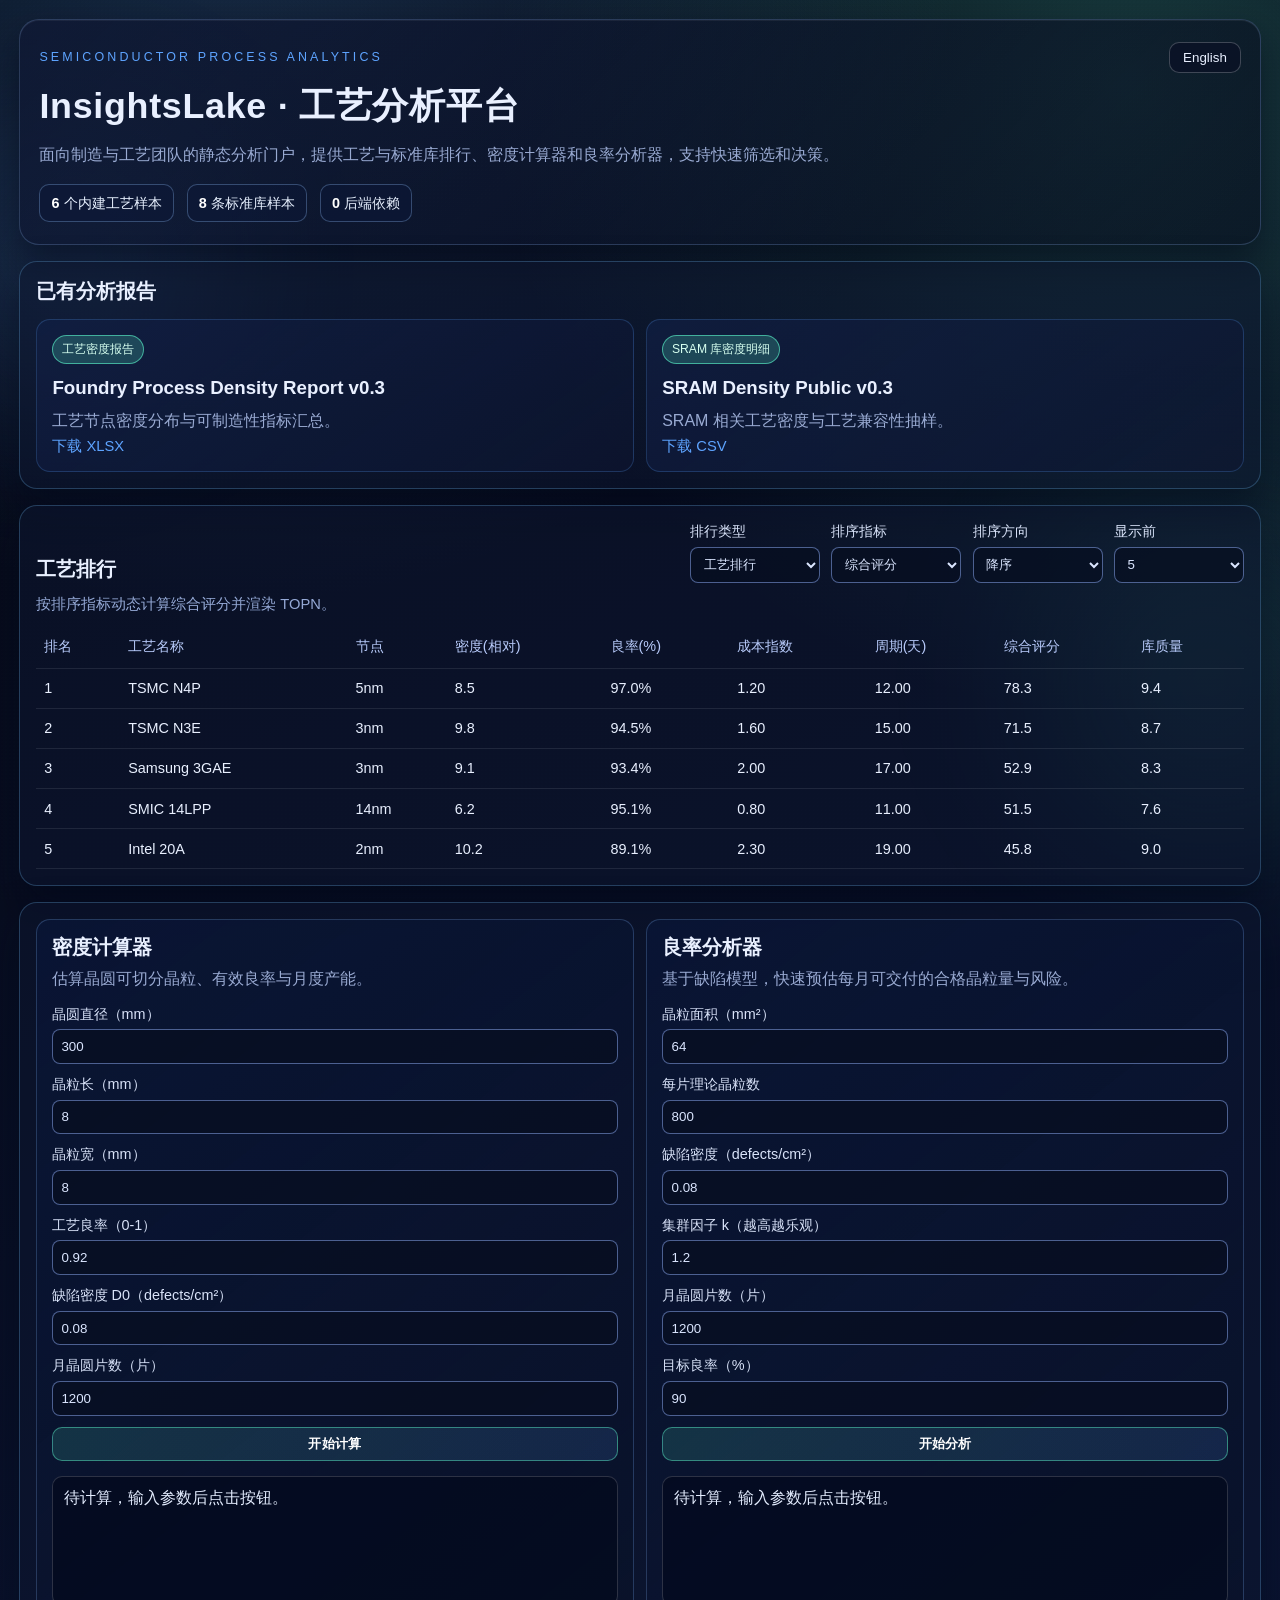
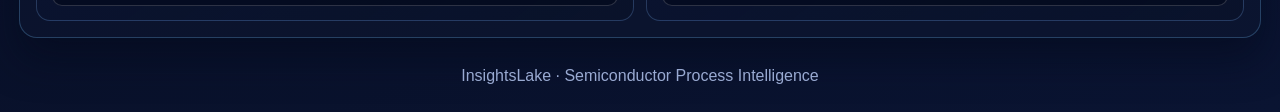
==== docs/index.html @ 3d28c056 "Enhance UI and localization for Semiconductor Process Analytics - Updated index.html to improve layo" ====
<!DOCTYPE html>
<html lang="zh-CN">
  <head>
    <meta charset="UTF-8" />
    <meta name="viewport" content="width=device-width, initial-scale=1.0" />
    <title>InsightsLake 工艺分析平台</title>
    <link rel="stylesheet" href="styles.css" />
  </head>
  <body>
    <div class="noise"></div>
    <div class="orb orb-1"></div>
    <div class="orb orb-2"></div>

    <header class="hero">
      <div class="hero-band">
        <p class="eyebrow" data-i18n="eyebrow">Semiconductor Process Analytics</p>
        <button id="langSwitch" class="ghost-btn" type="button" data-i18n="lang.en">English</button>
      </div>
      <h1 data-i18n="heroTitle">InsightsLake · 工艺分析平台</h1>
      <p data-i18n="heroDesc">
        面向制造与工艺团队的静态分析门户，提供工艺与标准库排行、密度计算器和良率分析器，支持快速筛选和决策。
      </p>
      <div class="hero-metrics">
        <div><strong data-i18n="heroStat1n">6</strong> <span data-i18n="heroStat1">个内建工艺样本</span></div>
        <div><strong data-i18n="heroStat2n">8</strong> <span data-i18n="heroStat2">条标准库样本</span></div>
        <div><strong data-i18n="heroStat3n">0</strong> <span data-i18n="heroStat3">后端依赖</span></div>
      </div>
    </header>

    <main>
      <section class="panel">
        <h2><span data-i18n="reportTitle">已有分析报告</span></h2>
        <div class="report-grid">
          <a class="report-card" href="reports/foundry_process_density_public_v0_3.xlsx" target="_blank" rel="noopener">
            <p class="chip" data-i18n="reportKind1">工艺密度报告</p>
            <h3 data-i18n="report1Title">Foundry Process Density Report v0.3</h3>
            <p data-i18n="report1Desc">工艺节点密度分布与可制造性指标汇总。</p>
            <span data-i18n="reportDownloadXlsx">下载 XLSX</span>
          </a>
          <a class="report-card" href="reports/foundry_cgp_ch_density_sram_public_v0_3.csv" target="_blank" rel="noopener">
            <p class="chip" data-i18n="reportKind2">SRAM 库密度明细</p>
            <h3 data-i18n="report2Title">SRAM Density Public v0.3</h3>
            <p data-i18n="report2Desc">SRAM 相关工艺密度与工艺兼容性抽样。</p>
            <span data-i18n="reportDownloadCsv">下载 CSV</span>
          </a>
        </div>
      </section>

      <section class="panel">
        <div class="panel-head">
          <h2><span id="rankingTitle" data-i18n="rankingProcess">工艺排行</span></h2>
          <div class="controls">
            <label>
              <span data-i18n="rankType">排行类型</span>
              <select id="rankType">
                <option value="process" data-i18n="rankTypeProcess">工艺排行</option>
                <option value="library" data-i18n="rankTypeLibrary">标准库排行</option>
              </select>
            </label>
            <label>
              <span data-i18n="rankMetric">排序指标</span>
              <select id="sortMetric">
                <option value="score" data-i18n="metricScore">综合评分</option>
                <option value="density" data-i18n="metricDensity">密度</option>
                <option value="yield" data-i18n="metricYield">良率</option>
                <option value="cost" data-i18n="metricCost">成本指数</option>
                <option value="cycle" data-i18n="metricCycle">制程周期</option>
                <option value="libraryQuality" data-i18n="metricLibraryQuality">库质量</option>
              </select>
            </label>
            <label>
              <span data-i18n="sortOrder">排序方向</span>
              <select id="sortDirection">
                <option value="desc" data-i18n="orderDesc">降序</option>
                <option value="asc" data-i18n="orderAsc">升序</option>
              </select>
            </label>
            <label>
              <span data-i18n="rankTop">显示前</span>
              <select id="topCount">
                <option value="3">3</option>
                <option value="5" selected>5</option>
                <option value="8">8</option>
                <option value="10">10</option>
              </select>
            </label>
          </div>
        </div>
        <p class="muted" id="rankingHint" data-i18n="rankingHint">按排序指标动态计算综合评分并渲染 TOPN。</p>
        <div class="table-wrap">
          <table>
            <thead id="rankingHead">
              <tr>
                <th data-i18n="thRank">排名</th>
                <th data-i18n="thName">名称</th>
                <th data-i18n="thNode">节点</th>
                <th data-i18n="thDensity">密度</th>
                <th data-i18n="thYield">良率</th>
                <th data-i18n="thCost">成本指数</th>
                <th data-i18n="thCycle">周期</th>
                <th data-i18n="thScore">综合评分</th>
                <th data-i18n="thLibrary">库质量</th>
              </tr>
            </thead>
            <tbody id="rankingBody"></tbody>
          </table>
        </div>
      </section>

      <section class="panel grid-2">
        <article class="glass-card">
          <h2 data-i18n="densityTitle">密度计算器</h2>
          <p data-i18n="densityDesc">估算晶圆可切分晶粒、有效良率与月度产能。</p>
          <form id="densityForm" autocomplete="off">
            <label>
              <span data-i18n="densityWafer">晶圆直径（mm）</span>
              <input type="number" id="waferDiameter" min="100" max="500" step="10" value="300" />
            </label>
            <label>
              <span data-i18n="densityDieL">晶粒长（mm）</span>
              <input type="number" id="dieLength" min="0.1" step="0.05" value="8" />
            </label>
            <label>
              <span data-i18n="densityDieW">晶粒宽（mm）</span>
              <input type="number" id="dieWidth" min="0.1" step="0.05" value="8" />
            </label>
            <label>
              <span data-i18n="densityYieldRate">工艺良率（0-1）</span>
              <input type="number" id="yieldRate" min="0" max="1" step="0.01" value="0.92" />
            </label>
            <label>
              <span data-i18n="densityDefectDensity">缺陷密度 D0（defects/cm²）</span>
              <input type="number" id="defectDensity" min="0" step="0.001" value="0.08" />
            </label>
            <label>
              <span data-i18n="densityWaferPerMonth">月晶圆片数（片）</span>
              <input type="number" id="waferPerMonth" min="1" step="1" value="1200" />
            </label>
            <button type="submit" class="primary-btn" data-i18n="btnRunDensity">开始计算</button>
          </form>
          <div class="result" id="densityResult" data-i18n="densityInitial">
            待计算，输入参数后点击按钮。
          </div>
        </article>

        <article class="glass-card">
          <h2 data-i18n="yieldTitle">良率分析器</h2>
          <p data-i18n="yieldDesc">基于缺陷模型，快速预估每月可交付的合格晶粒量与风险。</p>
          <form id="yieldForm" autocomplete="off">
            <label>
              <span data-i18n="yieldDieArea">晶粒面积（mm²）</span>
              <input type="number" id="yieldDieArea" min="0.1" step="0.1" value="64" />
            </label>
            <label>
              <span data-i18n="yieldDiesPerWafer">每片理论晶粒数</span>
              <input type="number" id="yieldDiesPerWafer" min="1" step="1" value="800" />
            </label>
            <label>
              <span data-i18n="yieldDefectDensity">缺陷密度（defects/cm²）</span>
              <input type="number" id="yieldDefectDensity" min="0" step="0.001" value="0.08" />
            </label>
            <label>
              <span data-i18n="yieldK">集群因子 k（越高越乐观）</span>
              <input type="number" id="clusteringK" min="0.1" step="0.1" value="1.2" />
            </label>
            <label>
              <span data-i18n="yieldWaferPerMonth">月晶圆片数（片）</span>
              <input type="number" id="yieldWaferPerMonth" min="1" step="1" value="1200" />
            </label>
            <label>
              <span data-i18n="yieldTarget">目标良率（%）</span>
              <input type="number" id="targetYield" min="1" max="100" step="0.1" value="90" />
            </label>
            <button type="submit" class="primary-btn" data-i18n="btnRunYield">开始分析</button>
          </form>
          <div class="result" id="yieldResult" data-i18n="yieldInitial">
            待计算，输入参数后点击按钮。
          </div>
        </article>
      </section>
    </main>

    <footer>
      <p data-i18n="footer">InsightsLake · Semiconductor Process Intelligence</p>
    </footer>

    <script src="app.js"></script>
  </body>
</html>
---- docs/styles.css ----
:root {
  --bg-1: #050813;
  --bg-2: #0a1432;
  --bg-panel: rgba(13, 22, 49, 0.55);
  --line: rgba(122, 200, 255, 0.25);
  --text-main: #e9f0ff;
  --text-dim: #99aad2;
  --accent-a: #5df7cb;
  --accent-b: #5ea4ff;
  --accent-c: #8a7cff;
  --danger: #ffb347;
  --shadow-soft: rgba(3, 8, 24, 0.55);
  font-family: "Segoe UI", "PingFang SC", "Hiragino Sans GB", "Microsoft YaHei", sans-serif;
}

*,
*::before,
*::after {
  box-sizing: border-box;
}

body {
  margin: 0;
  min-height: 100vh;
  color: var(--text-main);
  background:
    radial-gradient(circle at 18% -8%, rgba(89, 174, 255, 0.22), transparent 35%),
    radial-gradient(circle at 88% 5%, rgba(93, 247, 203, 0.2), transparent 32%),
    linear-gradient(160deg, var(--bg-1), var(--bg-2));
  padding: 1.2rem;
  display: flex;
  flex-direction: column;
  gap: 1rem;
}

.noise {
  position: fixed;
  inset: 0;
  pointer-events: none;
  background-image: radial-gradient(rgba(255, 255, 255, 0.08) 0.8px, transparent 0.8px);
  background-size: 4px 4px;
  opacity: 0.08;
  z-index: -2;
}

.orb {
  position: fixed;
  border-radius: 999px;
  filter: blur(70px);
  opacity: 0.36;
  pointer-events: none;
  z-index: -1;
}

.orb-1 {
  width: 440px;
  height: 440px;
  background: radial-gradient(circle, rgba(94, 164, 255, 0.54), transparent 70%);
  left: -150px;
  top: 40px;
}

.orb-2 {
  width: 520px;
  height: 520px;
  background: radial-gradient(circle, rgba(93, 247, 203, 0.45), transparent 70%);
  right: -190px;
  top: 420px;
}

.hero {
  border: 1px solid rgba(149, 190, 255, 0.22);
  background: linear-gradient(136deg, rgba(15, 24, 52, 0.76), rgba(7, 12, 29, 0.55));
  border-radius: 20px;
  padding: 1.35rem 1.2rem;
  box-shadow: inset 0 1px 0 rgba(255, 255, 255, 0.06), 0 16px 36px var(--shadow-soft);
}

.hero-band {
  display: flex;
  justify-content: space-between;
  align-items: center;
  gap: 1rem;
}

.eyebrow {
  margin: 0;
  color: var(--accent-b);
  text-transform: uppercase;
  letter-spacing: 0.25em;
  font-size: 0.78rem;
}

h1 {
  margin: 0.55rem 0 0.6rem;
  font-size: clamp(1.6rem, 2.8vw, 2.4rem);
  font-weight: 600;
  letter-spacing: 0.02em;
}

p {
  margin: 0.2rem 0;
  color: var(--text-dim);
  line-height: 1.7;
}

.hero p {
  max-width: 980px;
}

.hero-metrics {
  margin-top: 1rem;
  display: flex;
  gap: 0.8rem;
  flex-wrap: wrap;
}

.hero-metrics div {
  border: 1px solid rgba(148, 195, 255, 0.3);
  border-radius: 10px;
  padding: 0.55rem 0.7rem;
  background: rgba(13, 24, 56, 0.6);
  color: #e8f1ff;
  font-size: 0.9rem;
}

.hero-metrics strong {
  color: #ffffff;
}

.ghost-btn,
.primary-btn {
  border: 1px solid rgba(255, 255, 255, 0.22);
  color: var(--text-main);
  background: rgba(11, 18, 38, 0.8);
  border-radius: 10px;
  padding: 0.45rem 0.8rem;
  cursor: pointer;
  transition: 160ms ease;
}

.ghost-btn:hover,
.primary-btn:hover {
  border-color: var(--accent-b);
  box-shadow: 0 0 0 2px rgba(94, 164, 255, 0.2);
}

.primary-btn {
  border-color: rgba(93, 247, 203, 0.45);
  background: linear-gradient(90deg, rgba(93, 247, 203, 0.14), rgba(93, 164, 255, 0.14));
  color: #fff;
  font-weight: 600;
  letter-spacing: 0.02em;
}

main {
  display: grid;
  gap: 1rem;
}

.panel {
  border: 1px solid var(--line);
  background: var(--bg-panel);
  border-radius: 18px;
  padding: 1rem;
  box-shadow: 0 20px 38px rgba(3, 10, 27, 0.55);
}

h2 {
  margin: 0;
  font-size: 1.23rem;
}

.report-grid {
  margin-top: 0.85rem;
  display: grid;
  grid-template-columns: repeat(2, minmax(220px, 1fr));
  gap: 0.75rem;
}

.report-card {
  display: block;
  text-decoration: none;
  border: 1px solid rgba(93, 164, 255, 0.22);
  border-radius: 14px;
  padding: 0.95rem;
  background: linear-gradient(145deg, rgba(17, 31, 68, 0.72), rgba(14, 22, 50, 0.55));
  color: var(--text-main);
  position: relative;
  transition: transform 180ms ease, border-color 180ms ease, box-shadow 180ms ease;
}

.report-card:hover {
  transform: translateY(-2px);
  border-color: rgba(93, 247, 203, 0.6);
  box-shadow: 0 12px 24px rgba(93, 247, 203, 0.15);
}

.report-card .chip {
  display: inline-flex;
  border-radius: 999px;
  padding: 0.2rem 0.55rem;
  margin: 0 0 0.65rem;
  background: rgba(93, 247, 203, 0.2);
  border: 1px solid rgba(93, 247, 203, 0.6);
  font-size: 0.76rem;
  color: #d7fff0;
}

.report-card h3 {
  margin: 0.2rem 0 0.45rem;
}

.report-card span {
  color: var(--accent-b);
  font-size: 0.92rem;
}

.panel-head {
  display: flex;
  justify-content: space-between;
  align-items: flex-end;
  gap: 0.85rem;
  flex-wrap: wrap;
}

.controls {
  display: flex;
  gap: 0.7rem;
  flex-wrap: wrap;
  align-items: center;
}

label {
  color: #d9e3f9;
  font-size: 0.9rem;
  display: flex;
  flex-direction: column;
  gap: 0.35rem;
  min-width: 130px;
}

select,
input {
  border: 1px solid rgba(146, 178, 255, 0.5);
  background: rgba(8, 14, 32, 0.72);
  color: #dbe6ff;
  border-radius: 8px;
  padding: 0.55rem;
  outline: none;
}

select:focus,
input:focus {
  border-color: var(--accent-b);
  box-shadow: 0 0 0 2px rgba(94, 164, 255, 0.15);
}

.muted {
  margin: 0.55rem 0 0.3rem;
  color: #95a9d6;
  font-size: 0.92rem;
}

.table-wrap {
  margin-top: 0.55rem;
  overflow-x: auto;
}

table {
  width: 100%;
  min-width: 760px;
  border-collapse: collapse;
}

th,
td {
  padding: 0.72rem 0.5rem;
  border-bottom: 1px solid rgba(255, 255, 255, 0.09);
  text-align: left;
  white-space: nowrap;
  font-size: 0.9rem;
}

th {
  color: #b8cbfb;
  font-weight: 500;
}

tbody tr:hover {
  background: rgba(255, 255, 255, 0.05);
}

.grid-2 {
  display: grid;
  gap: 0.8rem;
  grid-template-columns: repeat(2, minmax(0, 1fr));
}

.glass-card {
  border: 1px solid rgba(129, 183, 255, 0.24);
  border-radius: 14px;
  padding: 0.9rem;
  background: linear-gradient(142deg, rgba(10, 22, 54, 0.88), rgba(10, 18, 40, 0.56));
}

form {
  display: grid;
  gap: 0.7rem;
  margin-top: 0.8rem;
}

.result {
  margin-top: 0.9rem;
  background: rgba(4, 10, 28, 0.68);
  border: 1px solid rgba(255, 255, 255, 0.16);
  border-radius: 10px;
  padding: 0.7rem;
  min-height: 130px;
  color: #e4edff;
}

.metric-row {
  margin-top: 0.4rem;
  border-top: 1px dashed rgba(255, 255, 255, 0.16);
  padding-top: 0.4rem;
  display: flex;
  justify-content: space-between;
  gap: 0.6rem;
}

footer {
  margin-top: 0.3rem;
  text-align: center;
  color: #93a4d0;
}

@media (max-width: 940px) {
  body {
    padding: 0.8rem;
  }

  .grid-2,
  .report-grid {
    grid-template-columns: 1fr;
  }

  .hero {
    border-radius: 16px;
  }
}
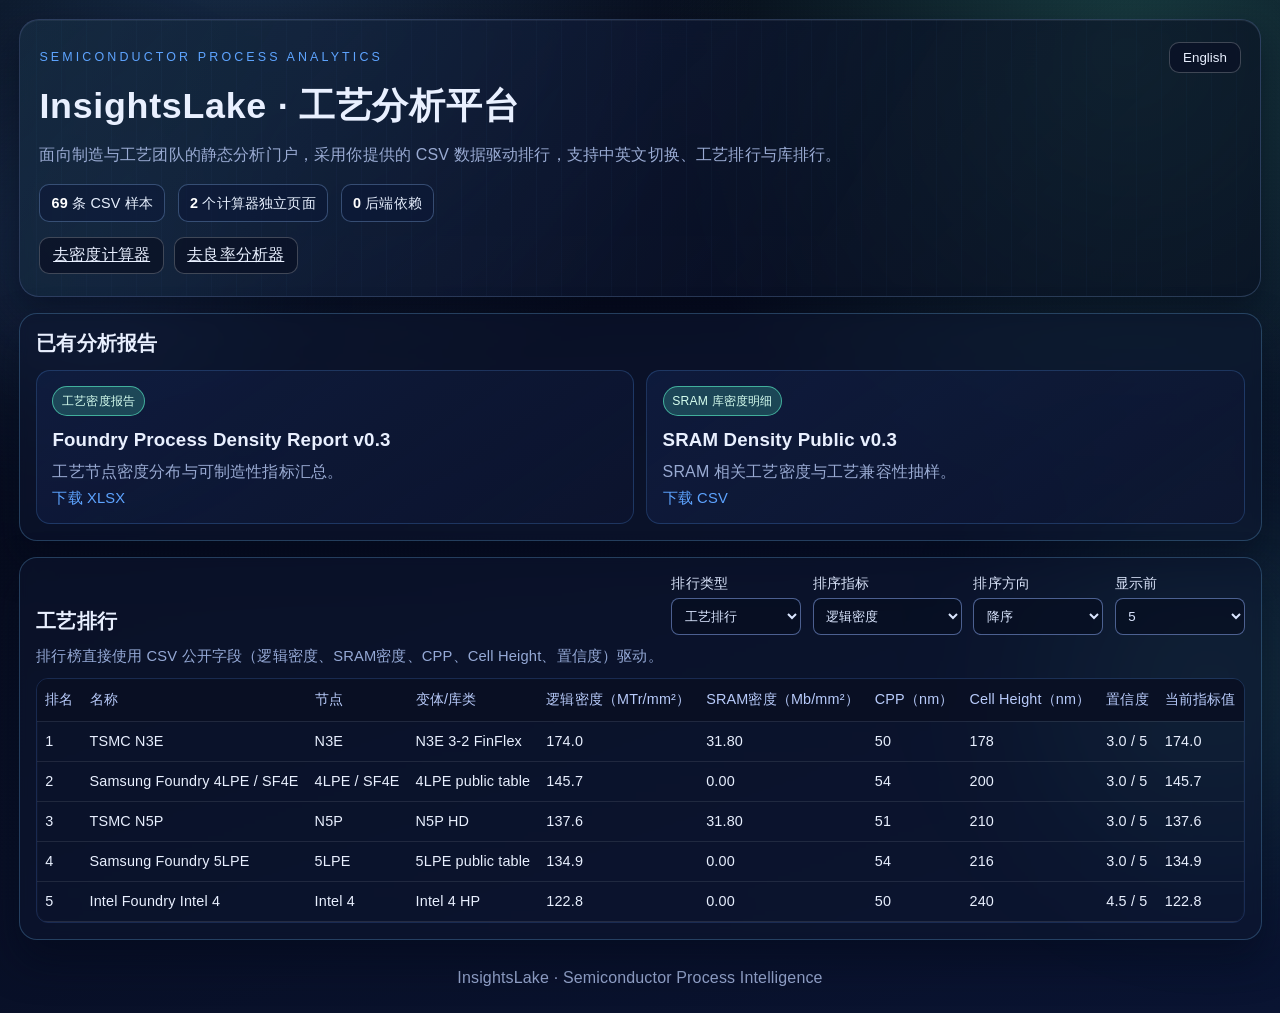
==== commit bc9fe577: "feat: Revamp InsightsLake platform with new density and yield calculators - Updated index.html to re" ====
--- a/docs/index.html
+++ b/docs/index.html
@@ -18,13 +18,17 @@
       </div>
       <h1 data-i18n="heroTitle">InsightsLake · 工艺分析平台</h1>
       <p data-i18n="heroDesc">
-        面向制造与工艺团队的静态分析门户，提供工艺与标准库排行、密度计算器和良率分析器，支持快速筛选和决策。
+        面向制造与工艺团队的静态分析门户，采用你提供的 CSV 数据驱动排行，支持中英文切换、工艺排行与库排行。
       </p>
       <div class="hero-metrics">
-        <div><strong data-i18n="heroStat1n">6</strong> <span data-i18n="heroStat1">个内建工艺样本</span></div>
-        <div><strong data-i18n="heroStat2n">8</strong> <span data-i18n="heroStat2">条标准库样本</span></div>
+        <div><strong data-i18n="heroStat1n">69</strong> <span data-i18n="heroStat1">条CSV样本</span></div>
+        <div><strong data-i18n="heroStat2n">2</strong> <span data-i18n="heroStat2">个计算器独立页面</span></div>
         <div><strong data-i18n="heroStat3n">0</strong> <span data-i18n="heroStat3">后端依赖</span></div>
       </div>
+      <nav class="hero-links">
+        <a class="ghost-btn" href="density.html" data-i18n="goDensity">去密度计算器</a>
+        <a class="ghost-btn" href="yield.html" data-i18n="goYield">去良率分析器</a>
+      </nav>
     </header>
 
     <main>
@@ -60,12 +64,11 @@
             <label>
               <span data-i18n="rankMetric">排序指标</span>
               <select id="sortMetric">
-                <option value="score" data-i18n="metricScore">综合评分</option>
-                <option value="density" data-i18n="metricDensity">密度</option>
-                <option value="yield" data-i18n="metricYield">良率</option>
-                <option value="cost" data-i18n="metricCost">成本指数</option>
-                <option value="cycle" data-i18n="metricCycle">制程周期</option>
-                <option value="libraryQuality" data-i18n="metricLibraryQuality">库质量</option>
+                <option value="logicDensity" data-i18n="metricLogicDensity">逻辑密度</option>
+                <option value="sramDensity" data-i18n="metricSramDensity">SRAM密度</option>
+                <option value="cppNm" data-i18n="metricCpp">CPP（nm）</option>
+                <option value="cellHeight" data-i18n="metricCellHeight">Cell Height（nm）</option>
+                <option value="confidence" data-i18n="metricConfidence">置信度</option>
               </select>
             </label>
             <label>
@@ -80,13 +83,13 @@
               <select id="topCount">
                 <option value="3">3</option>
                 <option value="5" selected>5</option>
-                <option value="8">8</option>
                 <option value="10">10</option>
+                <option value="20">20</option>
               </select>
             </label>
           </div>
         </div>
-        <p class="muted" id="rankingHint" data-i18n="rankingHint">按排序指标动态计算综合评分并渲染 TOPN。</p>
+        <p class="muted" id="rankingHint" data-i18n="rankingHint">排行榜使用 CSV 的公开列直接驱动，不使用手工构造的样本。</p>
         <div class="table-wrap">
           <table>
             <thead id="rankingHead">
@@ -94,89 +97,18 @@
                 <th data-i18n="thRank">排名</th>
                 <th data-i18n="thName">名称</th>
                 <th data-i18n="thNode">节点</th>
-                <th data-i18n="thDensity">密度</th>
-                <th data-i18n="thYield">良率</th>
-                <th data-i18n="thCost">成本指数</th>
-                <th data-i18n="thCycle">周期</th>
-                <th data-i18n="thScore">综合评分</th>
-                <th data-i18n="thLibrary">库质量</th>
+                <th data-i18n="thVariant">变体/库类</th>
+                <th data-i18n="thLogicDensity">逻辑密度（MTr/mm²）</th>
+                <th data-i18n="thSramDensity">SRAM密度（Mb/mm²）</th>
+                <th data-i18n="thCpp">CPP（nm）</th>
+                <th data-i18n="thCellHeight">Cell Height（nm）</th>
+                <th data-i18n="thConfidence">置信度</th>
+                <th data-i18n="thMetricValue">当前指标值</th>
               </tr>
             </thead>
             <tbody id="rankingBody"></tbody>
           </table>
         </div>
-      </section>
-
-      <section class="panel grid-2">
-        <article class="glass-card">
-          <h2 data-i18n="densityTitle">密度计算器</h2>
-          <p data-i18n="densityDesc">估算晶圆可切分晶粒、有效良率与月度产能。</p>
-          <form id="densityForm" autocomplete="off">
-            <label>
-              <span data-i18n="densityWafer">晶圆直径（mm）</span>
-              <input type="number" id="waferDiameter" min="100" max="500" step="10" value="300" />
-            </label>
-            <label>
-              <span data-i18n="densityDieL">晶粒长（mm）</span>
-              <input type="number" id="dieLength" min="0.1" step="0.05" value="8" />
-            </label>
-            <label>
-              <span data-i18n="densityDieW">晶粒宽（mm）</span>
-              <input type="number" id="dieWidth" min="0.1" step="0.05" value="8" />
-            </label>
-            <label>
-              <span data-i18n="densityYieldRate">工艺良率（0-1）</span>
-              <input type="number" id="yieldRate" min="0" max="1" step="0.01" value="0.92" />
-            </label>
-            <label>
-              <span data-i18n="densityDefectDensity">缺陷密度 D0（defects/cm²）</span>
-              <input type="number" id="defectDensity" min="0" step="0.001" value="0.08" />
-            </label>
-            <label>
-              <span data-i18n="densityWaferPerMonth">月晶圆片数（片）</span>
-              <input type="number" id="waferPerMonth" min="1" step="1" value="1200" />
-            </label>
-            <button type="submit" class="primary-btn" data-i18n="btnRunDensity">开始计算</button>
-          </form>
-          <div class="result" id="densityResult" data-i18n="densityInitial">
-            待计算，输入参数后点击按钮。
-          </div>
-        </article>
-
-        <article class="glass-card">
-          <h2 data-i18n="yieldTitle">良率分析器</h2>
-          <p data-i18n="yieldDesc">基于缺陷模型，快速预估每月可交付的合格晶粒量与风险。</p>
-          <form id="yieldForm" autocomplete="off">
-            <label>
-              <span data-i18n="yieldDieArea">晶粒面积（mm²）</span>
-              <input type="number" id="yieldDieArea" min="0.1" step="0.1" value="64" />
-            </label>
-            <label>
-              <span data-i18n="yieldDiesPerWafer">每片理论晶粒数</span>
-              <input type="number" id="yieldDiesPerWafer" min="1" step="1" value="800" />
-            </label>
-            <label>
-              <span data-i18n="yieldDefectDensity">缺陷密度（defects/cm²）</span>
-              <input type="number" id="yieldDefectDensity" min="0" step="0.001" value="0.08" />
-            </label>
-            <label>
-              <span data-i18n="yieldK">集群因子 k（越高越乐观）</span>
-              <input type="number" id="clusteringK" min="0.1" step="0.1" value="1.2" />
-            </label>
-            <label>
-              <span data-i18n="yieldWaferPerMonth">月晶圆片数（片）</span>
-              <input type="number" id="yieldWaferPerMonth" min="1" step="1" value="1200" />
-            </label>
-            <label>
-              <span data-i18n="yieldTarget">目标良率（%）</span>
-              <input type="number" id="targetYield" min="1" max="100" step="0.1" value="90" />
-            </label>
-            <button type="submit" class="primary-btn" data-i18n="btnRunYield">开始分析</button>
-          </form>
-          <div class="result" id="yieldResult" data-i18n="yieldInitial">
-            待计算，输入参数后点击按钮。
-          </div>
-        </article>
       </section>
     </main>
 
@@ -184,6 +116,7 @@
       <p data-i18n="footer">InsightsLake · Semiconductor Process Intelligence</p>
     </footer>
 
+    <script src="i18n.js"></script>
     <script src="app.js"></script>
   </body>
 </html>
--- a/docs/styles.css
+++ b/docs/styles.css
@@ -31,6 +31,7 @@
   display: flex;
   flex-direction: column;
   gap: 1rem;
+  letter-spacing: 0.01em;
 }
 
 .noise {
@@ -69,11 +70,27 @@
 }
 
 .hero {
+  position: relative;
+  overflow: hidden;
+  z-index: 0;
   border: 1px solid rgba(149, 190, 255, 0.22);
   background: linear-gradient(136deg, rgba(15, 24, 52, 0.76), rgba(7, 12, 29, 0.55));
   border-radius: 20px;
   padding: 1.35rem 1.2rem;
   box-shadow: inset 0 1px 0 rgba(255, 255, 255, 0.06), 0 16px 36px var(--shadow-soft);
+  backdrop-filter: blur(6px);
+}
+
+.hero::before {
+  content: "";
+  position: absolute;
+  inset: -8px;
+  z-index: -1;
+  pointer-events: none;
+  background:
+    linear-gradient(120deg, rgba(93, 247, 203, 0.15), rgba(93, 164, 255, 0.08) 40%, transparent 68%),
+    repeating-linear-gradient(90deg, transparent 0 24px, rgba(93, 164, 255, 0.06) 24px 25px);
+  opacity: 0.5;
 }
 
 .hero-band {
@@ -81,6 +98,13 @@
   justify-content: space-between;
   align-items: center;
   gap: 1rem;
+}
+
+.hero-links {
+  margin-top: 0.9rem;
+  display: flex;
+  gap: 0.6rem;
+  flex-wrap: wrap;
 }
 
 .eyebrow {
@@ -164,6 +188,9 @@
   border-radius: 18px;
   padding: 1rem;
   box-shadow: 0 20px 38px rgba(3, 10, 27, 0.55);
+  position: relative;
+  animation: riseIn 0.45s ease both;
+  backdrop-filter: blur(4px);
 }
 
 h2 {
@@ -188,12 +215,13 @@
   color: var(--text-main);
   position: relative;
   transition: transform 180ms ease, border-color 180ms ease, box-shadow 180ms ease;
+  animation: riseIn 0.45s ease both;
 }
 
 .report-card:hover {
-  transform: translateY(-2px);
   border-color: rgba(93, 247, 203, 0.6);
   box-shadow: 0 12px 24px rgba(93, 247, 203, 0.15);
+  transform: translateY(-4px);
 }
 
 .report-card .chip {
@@ -269,8 +297,15 @@
 
 table {
   width: 100%;
-  min-width: 760px;
+  min-width: 1020px;
   border-collapse: collapse;
+}
+
+.table-wrap {
+  border: 1px solid rgba(95, 151, 255, 0.18);
+  border-radius: 12px;
+  overflow: auto;
+  box-shadow: inset 0 0 0 1px rgba(255, 255, 255, 0.02);
 }
 
 th,
@@ -285,10 +320,41 @@
 th {
   color: #b8cbfb;
   font-weight: 500;
+  background: rgba(9, 16, 35, 0.9);
+  position: sticky;
+  top: 0;
 }
 
 tbody tr:hover {
   background: rgba(255, 255, 255, 0.05);
+}
+
+@keyframes riseIn {
+  from {
+    opacity: 0;
+    transform: translateY(14px);
+  }
+  to {
+    opacity: 1;
+    transform: translateY(0);
+  }
+}
+
+@keyframes orbDrift {
+  from {
+    transform: translateY(0);
+  }
+  to {
+    transform: translateY(24px);
+  }
+}
+
+.orb-1 {
+  animation: orbDrift 18s ease-in-out infinite alternate;
+}
+
+.orb-2 {
+  animation: orbDrift 20s ease-in-out infinite alternate-reverse;
 }
 
 .grid-2 {
@@ -329,6 +395,22 @@
   gap: 0.6rem;
 }
 
+.chart-wrap {
+  margin-top: 0.9rem;
+  border: 1px solid rgba(120, 180, 255, 0.22);
+  border-radius: 10px;
+  padding: 0.75rem;
+  background: rgba(3, 10, 24, 0.68);
+}
+
+#yieldChart {
+  width: 100%;
+  height: 320px;
+  border-radius: 8px;
+  display: block;
+  border: 1px solid rgba(255, 255, 255, 0.1);
+}
+
 footer {
   margin-top: 0.3rem;
   text-align: center;
@@ -348,4 +430,13 @@
   .hero {
     border-radius: 16px;
   }
-}
+
+  .hero-links {
+    flex-direction: column;
+    align-items: flex-start;
+  }
+
+  .table-wrap {
+    border-radius: 10px;
+  }
+}
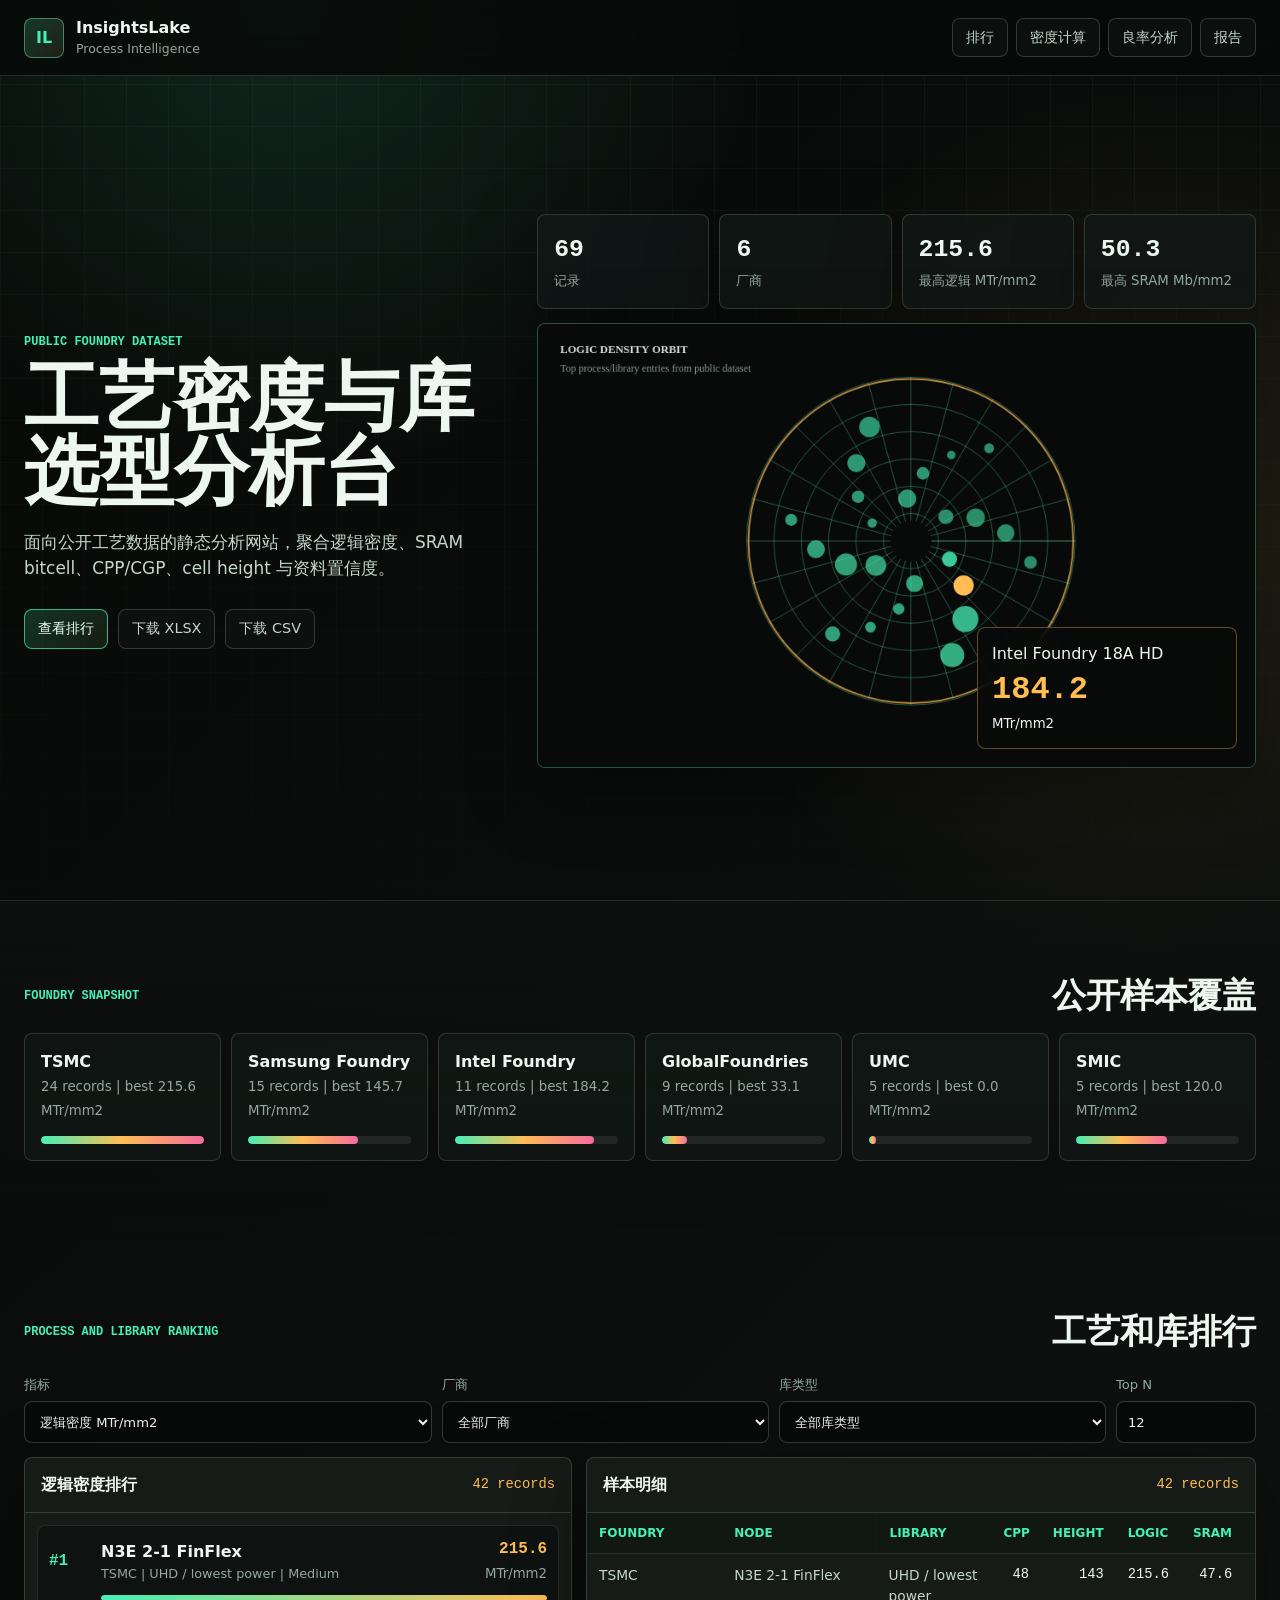
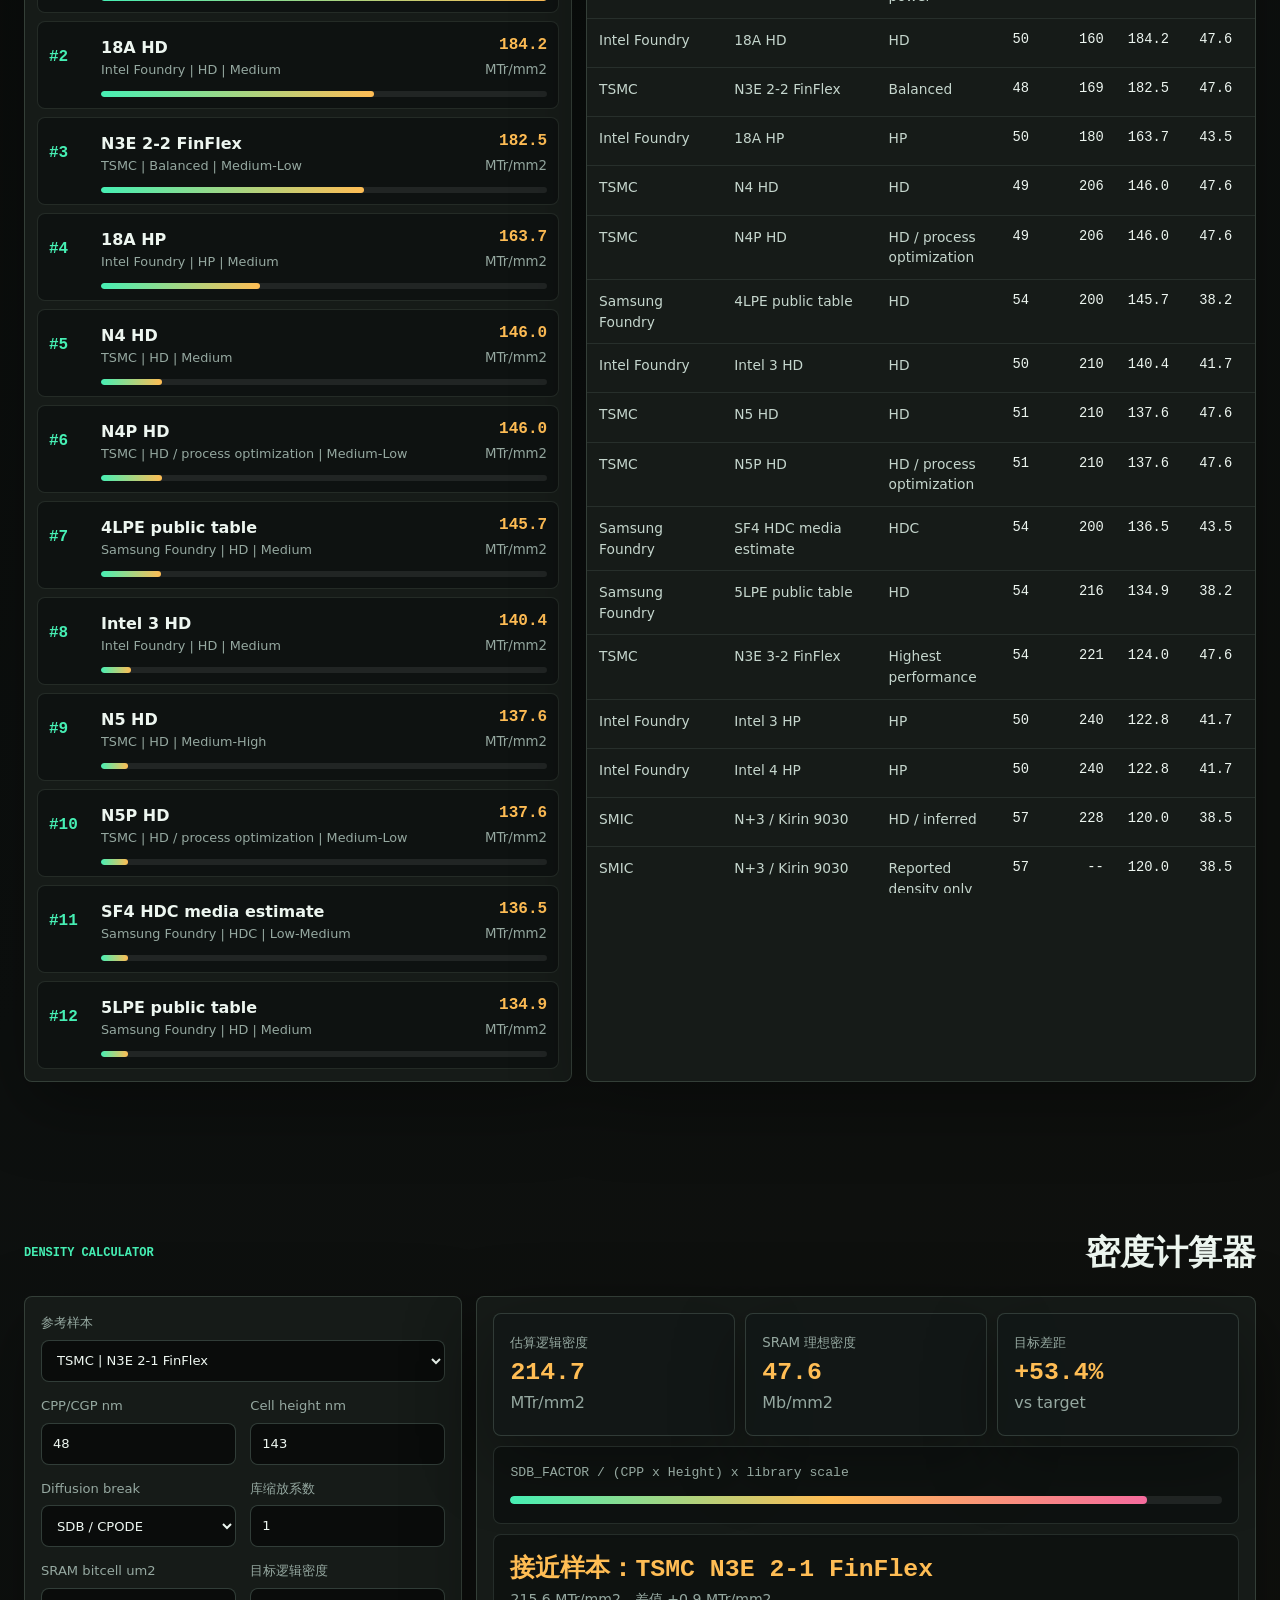
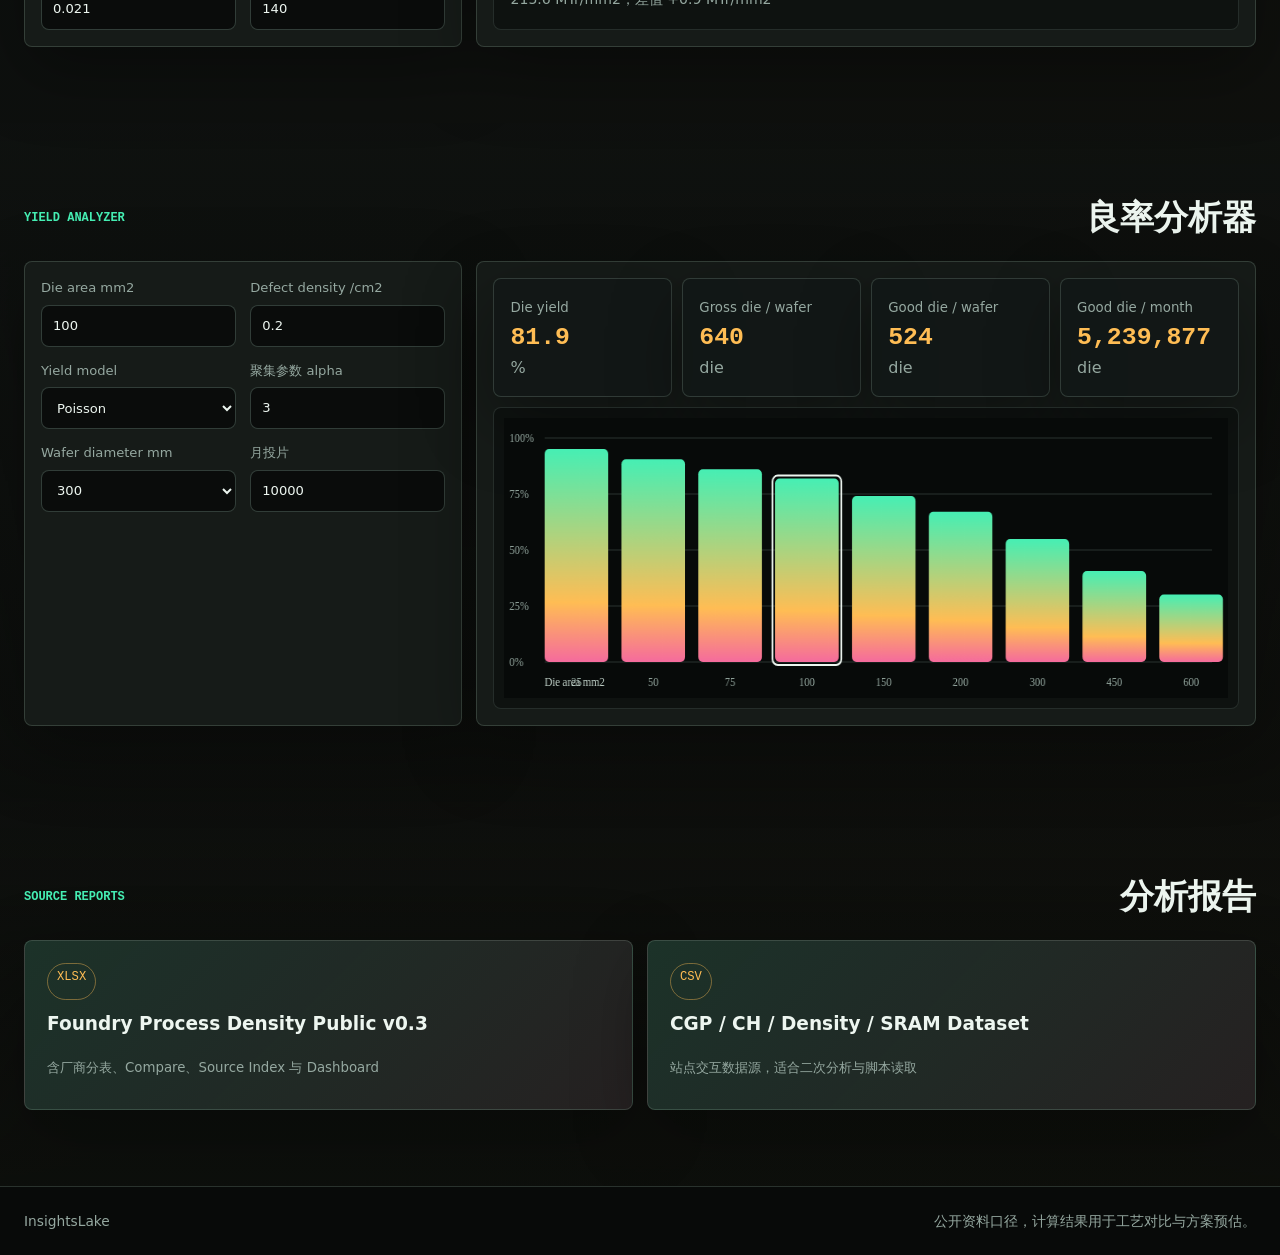
==== commit ae644acf: "Add initial HTML structure for InsightsLake semiconductor process analytics site" ====
--- a/docs/index.html
+++ b/docs/index.html
@@ -1,122 +1,317 @@
-<!DOCTYPE html>
+<!doctype html>
 <html lang="zh-CN">
   <head>
-    <meta charset="UTF-8" />
-    <meta name="viewport" content="width=device-width, initial-scale=1.0" />
-    <title>InsightsLake 工艺分析平台</title>
-    <link rel="stylesheet" href="styles.css" />
+    <meta charset="utf-8" />
+    <meta name="viewport" content="width=device-width, initial-scale=1" />
+    <title>InsightsLake | Semiconductor Process Analytics</title>
+    <meta
+      name="description"
+      content="InsightsLake semiconductor process density, library ranking, density calculator, and yield analyzer."
+    />
+    <link rel="stylesheet" href="assets/css/styles.css" />
   </head>
   <body>
-    <div class="noise"></div>
-    <div class="orb orb-1"></div>
-    <div class="orb orb-2"></div>
-
-    <header class="hero">
-      <div class="hero-band">
-        <p class="eyebrow" data-i18n="eyebrow">Semiconductor Process Analytics</p>
-        <button id="langSwitch" class="ghost-btn" type="button" data-i18n="lang.en">English</button>
-      </div>
-      <h1 data-i18n="heroTitle">InsightsLake · 工艺分析平台</h1>
-      <p data-i18n="heroDesc">
-        面向制造与工艺团队的静态分析门户，采用你提供的 CSV 数据驱动排行，支持中英文切换、工艺排行与库排行。
-      </p>
-      <div class="hero-metrics">
-        <div><strong data-i18n="heroStat1n">69</strong> <span data-i18n="heroStat1">条CSV样本</span></div>
-        <div><strong data-i18n="heroStat2n">2</strong> <span data-i18n="heroStat2">个计算器独立页面</span></div>
-        <div><strong data-i18n="heroStat3n">0</strong> <span data-i18n="heroStat3">后端依赖</span></div>
-      </div>
-      <nav class="hero-links">
-        <a class="ghost-btn" href="density.html" data-i18n="goDensity">去密度计算器</a>
-        <a class="ghost-btn" href="yield.html" data-i18n="goYield">去良率分析器</a>
+    <div class="shell-grid" aria-hidden="true"></div>
+
+    <header class="topbar">
+      <a class="brand" href="#overview" aria-label="InsightsLake">
+        <span class="brand-mark">IL</span>
+        <span>
+          <strong>InsightsLake</strong>
+          <small>Process Intelligence</small>
+        </span>
+      </a>
+      <nav class="nav-links" aria-label="主导航">
+        <a href="#ranking">排行</a>
+        <a href="#density">密度计算</a>
+        <a href="#yield">良率分析</a>
+        <a href="#reports">报告</a>
       </nav>
     </header>
 
     <main>
-      <section class="panel">
-        <h2><span data-i18n="reportTitle">已有分析报告</span></h2>
+      <section id="overview" class="overview-band">
+        <div class="overview-layout">
+          <div class="overview-copy">
+            <p class="eyebrow">PUBLIC FOUNDRY DATASET</p>
+            <h1>工艺密度与库选型分析台</h1>
+            <p class="lead">
+              面向公开工艺数据的静态分析网站，聚合逻辑密度、SRAM bitcell、CPP/CGP、cell height 与资料置信度。
+            </p>
+            <div class="report-actions">
+              <a class="command primary" href="#ranking">查看排行</a>
+              <a class="command" href="assets/data/foundry_process_density_public_v0_3.xlsx">下载 XLSX</a>
+              <a class="command" href="assets/data/foundry_cgp_ch_density_sram_public_v0_3.csv">下载 CSV</a>
+            </div>
+          </div>
+
+          <div class="telemetry">
+            <div class="kpi-strip" aria-label="数据概览">
+              <article>
+                <span id="kpiRecords">--</span>
+                <small>记录</small>
+              </article>
+              <article>
+                <span id="kpiFoundries">--</span>
+                <small>厂商</small>
+              </article>
+              <article>
+                <span id="kpiBestLogic">--</span>
+                <small>最高逻辑 MTr/mm2</small>
+              </article>
+              <article>
+                <span id="kpiBestSram">--</span>
+                <small>最高 SRAM Mb/mm2</small>
+              </article>
+            </div>
+            <div class="wafer-stage">
+              <canvas id="waferCanvas" width="840" height="520" aria-label="工艺节点密度可视化"></canvas>
+              <div class="wafer-readout">
+                <span id="waferNode">Loading</span>
+                <strong id="waferDensity">--</strong>
+                <small>MTr/mm2</small>
+              </div>
+            </div>
+          </div>
+        </div>
+      </section>
+
+      <section class="insight-band" aria-label="厂商概览">
+        <div class="section-head compact">
+          <p class="eyebrow">FOUNDRY SNAPSHOT</p>
+          <h2>公开样本覆盖</h2>
+        </div>
+        <div id="foundryGrid" class="foundry-grid"></div>
+      </section>
+
+      <section id="ranking" class="workbench-band">
+        <div class="section-head">
+          <p class="eyebrow">PROCESS AND LIBRARY RANKING</p>
+          <h2>工艺和库排行</h2>
+        </div>
+
+        <div class="control-rail">
+          <label>
+            <span>指标</span>
+            <select id="metricSelect">
+              <option value="logic">逻辑密度 MTr/mm2</option>
+              <option value="logicCalc">计算逻辑密度 MTr/mm2</option>
+              <option value="sram">SRAM 理想密度 Mb/mm2</option>
+              <option value="cpp">CPP/CGP nm</option>
+              <option value="height">Cell height nm</option>
+            </select>
+          </label>
+          <label>
+            <span>厂商</span>
+            <select id="foundryFilter"></select>
+          </label>
+          <label>
+            <span>库类型</span>
+            <select id="libraryFilter"></select>
+          </label>
+          <label>
+            <span>Top N</span>
+            <input id="topLimit" type="number" min="5" max="30" value="12" />
+          </label>
+        </div>
+
+        <div class="ranking-layout">
+          <div class="rank-panel">
+            <div class="panel-head">
+              <h3 id="rankingTitle">逻辑密度排行</h3>
+              <span id="rankingCount">--</span>
+            </div>
+            <div id="rankingList" class="ranking-list"></div>
+          </div>
+          <div class="table-panel">
+            <div class="panel-head">
+              <h3>样本明细</h3>
+              <span id="tableCount">--</span>
+            </div>
+            <div class="data-table-wrap">
+              <table>
+                <thead>
+                  <tr>
+                    <th>Foundry</th>
+                    <th>Node</th>
+                    <th>Library</th>
+                    <th>CPP</th>
+                    <th>Height</th>
+                    <th>Logic</th>
+                    <th>SRAM</th>
+                    <th>Confidence</th>
+                  </tr>
+                </thead>
+                <tbody id="dataTable"></tbody>
+              </table>
+            </div>
+          </div>
+        </div>
+      </section>
+
+      <section id="density" class="tool-band">
+        <div class="section-head">
+          <p class="eyebrow">DENSITY CALCULATOR</p>
+          <h2>密度计算器</h2>
+        </div>
+
+        <div class="tool-grid">
+          <form id="densityForm" class="tool-panel">
+            <label class="wide">
+              <span>参考样本</span>
+              <select id="presetSelect"></select>
+            </label>
+            <label>
+              <span>CPP/CGP nm</span>
+              <input id="cppInput" type="number" min="1" step="0.1" value="51" />
+            </label>
+            <label>
+              <span>Cell height nm</span>
+              <input id="heightInput" type="number" min="1" step="0.1" value="210" />
+            </label>
+            <label>
+              <span>Diffusion break</span>
+              <select id="breakModel">
+                <option value="sdb">SDB / CPODE</option>
+                <option value="ddb">DDB</option>
+              </select>
+            </label>
+            <label>
+              <span>库缩放系数</span>
+              <input id="libraryScale" type="number" min="0.2" max="2" step="0.01" value="1" />
+            </label>
+            <label>
+              <span>SRAM bitcell um2</span>
+              <input id="sramCellInput" type="number" min="0.001" step="0.001" value="0.021" />
+            </label>
+            <label>
+              <span>目标逻辑密度</span>
+              <input id="targetDensity" type="number" min="1" step="1" value="140" />
+            </label>
+          </form>
+
+          <div class="result-panel density-results">
+            <article>
+              <small>估算逻辑密度</small>
+              <strong id="calcLogicDensity">--</strong>
+              <span>MTr/mm2</span>
+            </article>
+            <article>
+              <small>SRAM 理想密度</small>
+              <strong id="calcSramDensity">--</strong>
+              <span>Mb/mm2</span>
+            </article>
+            <article>
+              <small>目标差距</small>
+              <strong id="calcGap">--</strong>
+              <span>vs target</span>
+            </article>
+            <div class="formula-box">
+              <span id="formulaLabel">SDB_FACTOR / (CPP x Height)</span>
+              <div class="scale-track">
+                <span id="densityNeedle"></span>
+              </div>
+            </div>
+            <div id="nearestMatch" class="nearest-match"></div>
+          </div>
+        </div>
+      </section>
+
+      <section id="yield" class="tool-band alt">
+        <div class="section-head">
+          <p class="eyebrow">YIELD ANALYZER</p>
+          <h2>良率分析器</h2>
+        </div>
+
+        <div class="tool-grid yield-grid">
+          <form id="yieldForm" class="tool-panel">
+            <label>
+              <span>Die area mm2</span>
+              <input id="dieArea" type="number" min="1" step="1" value="100" />
+            </label>
+            <label>
+              <span>Defect density /cm2</span>
+              <input id="defectDensity" type="number" min="0" step="0.01" value="0.2" />
+            </label>
+            <label>
+              <span>Yield model</span>
+              <select id="yieldModel">
+                <option value="poisson">Poisson</option>
+                <option value="murphy">Murphy</option>
+                <option value="negative">Negative binomial</option>
+              </select>
+            </label>
+            <label>
+              <span>聚集参数 alpha</span>
+              <input id="clusterAlpha" type="number" min="0.1" step="0.1" value="3" />
+            </label>
+            <label>
+              <span>Wafer diameter mm</span>
+              <select id="waferDiameter">
+                <option value="300">300</option>
+                <option value="200">200</option>
+              </select>
+            </label>
+            <label>
+              <span>月投片</span>
+              <input id="wafersPerMonth" type="number" min="0" step="100" value="10000" />
+            </label>
+          </form>
+
+          <div class="result-panel yield-results">
+            <article>
+              <small>Die yield</small>
+              <strong id="yieldPercent">--</strong>
+              <span>%</span>
+            </article>
+            <article>
+              <small>Gross die / wafer</small>
+              <strong id="grossDie">--</strong>
+              <span>die</span>
+            </article>
+            <article>
+              <small>Good die / wafer</small>
+              <strong id="goodDie">--</strong>
+              <span>die</span>
+            </article>
+            <article>
+              <small>Good die / month</small>
+              <strong id="monthlyGoodDie">--</strong>
+              <span>die</span>
+            </article>
+            <div class="yield-chart-wrap">
+              <canvas id="yieldCanvas" width="820" height="280" aria-label="不同 die 面积良率曲线"></canvas>
+            </div>
+          </div>
+        </div>
+      </section>
+
+      <section id="reports" class="reports-band">
+        <div class="section-head">
+          <p class="eyebrow">SOURCE REPORTS</p>
+          <h2>分析报告</h2>
+        </div>
         <div class="report-grid">
-          <a class="report-card" href="reports/foundry_process_density_public_v0_3.xlsx" target="_blank" rel="noopener">
-            <p class="chip" data-i18n="reportKind1">工艺密度报告</p>
-            <h3 data-i18n="report1Title">Foundry Process Density Report v0.3</h3>
-            <p data-i18n="report1Desc">工艺节点密度分布与可制造性指标汇总。</p>
-            <span data-i18n="reportDownloadXlsx">下载 XLSX</span>
+          <a class="report-card" href="assets/data/foundry_process_density_public_v0_3.xlsx">
+            <span>XLSX</span>
+            <strong>Foundry Process Density Public v0.3</strong>
+            <small>含厂商分表、Compare、Source Index 与 Dashboard</small>
           </a>
-          <a class="report-card" href="reports/foundry_cgp_ch_density_sram_public_v0_3.csv" target="_blank" rel="noopener">
-            <p class="chip" data-i18n="reportKind2">SRAM 库密度明细</p>
-            <h3 data-i18n="report2Title">SRAM Density Public v0.3</h3>
-            <p data-i18n="report2Desc">SRAM 相关工艺密度与工艺兼容性抽样。</p>
-            <span data-i18n="reportDownloadCsv">下载 CSV</span>
+          <a class="report-card" href="assets/data/foundry_cgp_ch_density_sram_public_v0_3.csv">
+            <span>CSV</span>
+            <strong>CGP / CH / Density / SRAM Dataset</strong>
+            <small>站点交互数据源，适合二次分析与脚本读取</small>
           </a>
         </div>
       </section>
-
-      <section class="panel">
-        <div class="panel-head">
-          <h2><span id="rankingTitle" data-i18n="rankingProcess">工艺排行</span></h2>
-          <div class="controls">
-            <label>
-              <span data-i18n="rankType">排行类型</span>
-              <select id="rankType">
-                <option value="process" data-i18n="rankTypeProcess">工艺排行</option>
-                <option value="library" data-i18n="rankTypeLibrary">标准库排行</option>
-              </select>
-            </label>
-            <label>
-              <span data-i18n="rankMetric">排序指标</span>
-              <select id="sortMetric">
-                <option value="logicDensity" data-i18n="metricLogicDensity">逻辑密度</option>
-                <option value="sramDensity" data-i18n="metricSramDensity">SRAM密度</option>
-                <option value="cppNm" data-i18n="metricCpp">CPP（nm）</option>
-                <option value="cellHeight" data-i18n="metricCellHeight">Cell Height（nm）</option>
-                <option value="confidence" data-i18n="metricConfidence">置信度</option>
-              </select>
-            </label>
-            <label>
-              <span data-i18n="sortOrder">排序方向</span>
-              <select id="sortDirection">
-                <option value="desc" data-i18n="orderDesc">降序</option>
-                <option value="asc" data-i18n="orderAsc">升序</option>
-              </select>
-            </label>
-            <label>
-              <span data-i18n="rankTop">显示前</span>
-              <select id="topCount">
-                <option value="3">3</option>
-                <option value="5" selected>5</option>
-                <option value="10">10</option>
-                <option value="20">20</option>
-              </select>
-            </label>
-          </div>
-        </div>
-        <p class="muted" id="rankingHint" data-i18n="rankingHint">排行榜使用 CSV 的公开列直接驱动，不使用手工构造的样本。</p>
-        <div class="table-wrap">
-          <table>
-            <thead id="rankingHead">
-              <tr>
-                <th data-i18n="thRank">排名</th>
-                <th data-i18n="thName">名称</th>
-                <th data-i18n="thNode">节点</th>
-                <th data-i18n="thVariant">变体/库类</th>
-                <th data-i18n="thLogicDensity">逻辑密度（MTr/mm²）</th>
-                <th data-i18n="thSramDensity">SRAM密度（Mb/mm²）</th>
-                <th data-i18n="thCpp">CPP（nm）</th>
-                <th data-i18n="thCellHeight">Cell Height（nm）</th>
-                <th data-i18n="thConfidence">置信度</th>
-                <th data-i18n="thMetricValue">当前指标值</th>
-              </tr>
-            </thead>
-            <tbody id="rankingBody"></tbody>
-          </table>
-        </div>
-      </section>
     </main>
 
-    <footer>
-      <p data-i18n="footer">InsightsLake · Semiconductor Process Intelligence</p>
+    <footer class="site-footer">
+      <span>InsightsLake</span>
+      <span>公开资料口径，计算结果用于工艺对比与方案预估。</span>
     </footer>
 
-    <script src="i18n.js"></script>
-    <script src="app.js"></script>
+    <script src="assets/js/process-data.js"></script>
+    <script src="assets/js/app.js" defer></script>
   </body>
 </html>
--- a/docs/assets/css/styles.css
+++ b/docs/assets/css/styles.css
@@ -0,0 +1,797 @@
+:root {
+  color-scheme: dark;
+  --bg: #080a09;
+  --bg-2: #0e1110;
+  --panel: rgba(18, 24, 22, 0.86);
+  --panel-strong: rgba(23, 29, 26, 0.96);
+  --line: rgba(146, 177, 161, 0.24);
+  --line-strong: rgba(103, 235, 184, 0.48);
+  --text: #edf6f0;
+  --muted: #95a8a0;
+  --soft: #c5d6cd;
+  --green: #46efb4;
+  --lime: #b9f46b;
+  --amber: #ffbd54;
+  --pink: #f56b9d;
+  --aqua: #6adbe6;
+  --danger: #ff7568;
+  --shadow: 0 24px 70px rgba(0, 0, 0, 0.34);
+}
+
+* {
+  box-sizing: border-box;
+}
+
+html {
+  scroll-behavior: smooth;
+}
+
+body {
+  min-width: 320px;
+  margin: 0;
+  overflow-x: hidden;
+  background:
+    radial-gradient(circle at 22% 0%, rgba(70, 239, 180, 0.13), transparent 30rem),
+    radial-gradient(circle at 90% 12%, rgba(255, 189, 84, 0.11), transparent 28rem),
+    linear-gradient(135deg, #070907 0%, #0d100f 46%, #10100c 100%);
+  color: var(--text);
+  font-family:
+    Inter, ui-sans-serif, system-ui, -apple-system, BlinkMacSystemFont, "Segoe UI",
+    "Microsoft YaHei", sans-serif;
+  font-size: 16px;
+  line-height: 1.5;
+  letter-spacing: 0;
+}
+
+a {
+  color: inherit;
+  text-decoration: none;
+}
+
+button,
+input,
+select {
+  font: inherit;
+  letter-spacing: 0;
+}
+
+.shell-grid {
+  position: fixed;
+  inset: 0;
+  pointer-events: none;
+  background-image:
+    linear-gradient(rgba(120, 170, 150, 0.07) 1px, transparent 1px),
+    linear-gradient(90deg, rgba(120, 170, 150, 0.07) 1px, transparent 1px);
+  background-size: 42px 42px;
+  mask-image: linear-gradient(to bottom, rgba(0, 0, 0, 0.88), rgba(0, 0, 0, 0.16));
+}
+
+.topbar {
+  position: sticky;
+  top: 0;
+  z-index: 20;
+  display: flex;
+  align-items: center;
+  justify-content: space-between;
+  gap: 24px;
+  min-height: 76px;
+  padding: 14px max(24px, calc((100vw - 1240px) / 2));
+  border-bottom: 1px solid rgba(128, 185, 160, 0.22);
+  background: rgba(8, 10, 9, 0.84);
+  backdrop-filter: blur(18px);
+}
+
+.brand {
+  display: inline-flex;
+  align-items: center;
+  gap: 12px;
+  min-width: 0;
+}
+
+.brand-mark {
+  display: grid;
+  width: 40px;
+  height: 40px;
+  place-items: center;
+  border: 1px solid var(--line-strong);
+  border-radius: 8px;
+  background:
+    linear-gradient(135deg, rgba(70, 239, 180, 0.16), rgba(255, 189, 84, 0.08)),
+    #0d1310;
+  color: var(--green);
+  font-weight: 800;
+}
+
+.brand strong,
+.brand small {
+  display: block;
+}
+
+.brand strong {
+  font-size: 1rem;
+}
+
+.brand small {
+  color: var(--muted);
+  font-size: 0.78rem;
+}
+
+.nav-links {
+  display: flex;
+  flex-wrap: wrap;
+  gap: 8px;
+  justify-content: flex-end;
+}
+
+.nav-links a,
+.command {
+  display: inline-flex;
+  align-items: center;
+  justify-content: center;
+  min-height: 38px;
+  padding: 8px 13px;
+  border: 1px solid rgba(143, 171, 158, 0.28);
+  border-radius: 8px;
+  background: rgba(14, 18, 17, 0.72);
+  color: var(--soft);
+  font-size: 0.9rem;
+  white-space: nowrap;
+}
+
+.nav-links a:hover,
+.command:hover {
+  border-color: var(--line-strong);
+  color: var(--text);
+}
+
+.command.primary {
+  border-color: rgba(70, 239, 180, 0.7);
+  background: linear-gradient(135deg, rgba(70, 239, 180, 0.18), rgba(185, 244, 107, 0.08));
+  color: #eafff6;
+}
+
+main {
+  position: relative;
+  z-index: 1;
+}
+
+section {
+  padding-right: max(24px, calc((100vw - 1240px) / 2));
+  padding-left: max(24px, calc((100vw - 1240px) / 2));
+}
+
+.overview-band {
+  min-height: calc(100vh - 76px);
+  padding-top: 36px;
+  padding-bottom: 30px;
+  border-bottom: 1px solid rgba(128, 185, 160, 0.18);
+}
+
+.overview-layout {
+  display: grid;
+  grid-template-columns: minmax(300px, 0.9fr) minmax(520px, 1.35fr);
+  gap: 34px;
+  align-items: center;
+  min-height: calc(100vh - 142px);
+}
+
+.eyebrow {
+  margin: 0 0 10px;
+  color: var(--green);
+  font-family: "Segoe UI Mono", Consolas, monospace;
+  font-size: 0.75rem;
+  font-weight: 700;
+}
+
+h1,
+h2,
+h3,
+p {
+  letter-spacing: 0;
+}
+
+h1 {
+  max-width: 650px;
+  margin: 0;
+  font-size: 4.7rem;
+  line-height: 0.98;
+}
+
+h2 {
+  margin: 0;
+  font-size: 2.15rem;
+  line-height: 1.1;
+}
+
+h3 {
+  margin: 0;
+  font-size: 1rem;
+}
+
+.lead {
+  max-width: 650px;
+  margin: 22px 0 0;
+  color: var(--soft);
+  font-size: 1.06rem;
+}
+
+.report-actions {
+  display: flex;
+  flex-wrap: wrap;
+  gap: 10px;
+  margin-top: 28px;
+}
+
+.telemetry {
+  display: grid;
+  gap: 14px;
+}
+
+.kpi-strip {
+  display: grid;
+  grid-template-columns: repeat(4, minmax(0, 1fr));
+  gap: 10px;
+}
+
+.kpi-strip article,
+.result-panel article {
+  min-width: 0;
+  border: 1px solid var(--line);
+  border-radius: 8px;
+  background: rgba(18, 24, 22, 0.82);
+  box-shadow: var(--shadow);
+}
+
+.kpi-strip article {
+  padding: 16px;
+}
+
+.kpi-strip span,
+.result-panel strong {
+  display: block;
+  overflow-wrap: anywhere;
+  color: var(--text);
+  font-family: "Segoe UI Mono", Consolas, monospace;
+  font-size: 1.55rem;
+  font-weight: 800;
+}
+
+.kpi-strip small,
+.result-panel small,
+.result-panel span,
+.report-card small,
+.foundry-card small {
+  color: var(--muted);
+}
+
+.wafer-stage {
+  position: relative;
+  overflow: hidden;
+  min-height: 420px;
+  border: 1px solid rgba(103, 235, 184, 0.28);
+  border-radius: 8px;
+  background:
+    linear-gradient(135deg, rgba(70, 239, 180, 0.08), rgba(245, 107, 157, 0.05)),
+    rgba(10, 14, 13, 0.92);
+  box-shadow: var(--shadow);
+}
+
+#waferCanvas {
+  display: block;
+  width: 100%;
+  height: 100%;
+  min-height: 420px;
+}
+
+.wafer-readout {
+  position: absolute;
+  right: 18px;
+  bottom: 18px;
+  width: min(260px, calc(100% - 36px));
+  padding: 14px;
+  border: 1px solid rgba(255, 189, 84, 0.36);
+  border-radius: 8px;
+  background: rgba(9, 11, 10, 0.78);
+  backdrop-filter: blur(14px);
+}
+
+.wafer-readout span,
+.wafer-readout small,
+.wafer-readout strong {
+  display: block;
+}
+
+.wafer-readout strong {
+  color: var(--amber);
+  font-family: "Segoe UI Mono", Consolas, monospace;
+  font-size: 2rem;
+}
+
+.insight-band,
+.workbench-band,
+.tool-band,
+.reports-band {
+  padding-top: 76px;
+  padding-bottom: 76px;
+}
+
+.insight-band,
+.tool-band.alt {
+  background: linear-gradient(180deg, rgba(15, 18, 16, 0.64), rgba(10, 12, 11, 0.28));
+}
+
+.section-head {
+  display: flex;
+  align-items: end;
+  justify-content: space-between;
+  gap: 24px;
+  margin-bottom: 24px;
+}
+
+.section-head.compact {
+  margin-bottom: 18px;
+}
+
+.foundry-grid {
+  display: grid;
+  grid-template-columns: repeat(6, minmax(0, 1fr));
+  gap: 10px;
+}
+
+.foundry-card {
+  min-width: 0;
+  padding: 16px;
+  border: 1px solid var(--line);
+  border-radius: 8px;
+  background: var(--panel);
+}
+
+.foundry-card strong {
+  display: block;
+  overflow-wrap: anywhere;
+}
+
+.foundry-card .mini-meter,
+.scale-track {
+  position: relative;
+  overflow: hidden;
+  height: 8px;
+  margin-top: 14px;
+  border-radius: 999px;
+  background: rgba(255, 255, 255, 0.08);
+}
+
+.foundry-card .mini-meter span,
+.scale-track span {
+  position: absolute;
+  inset: 0 auto 0 0;
+  width: 0%;
+  border-radius: inherit;
+  background: linear-gradient(90deg, var(--green), var(--amber), var(--pink));
+}
+
+.control-rail {
+  display: grid;
+  grid-template-columns: 1.25fr 1fr 1fr 140px;
+  gap: 10px;
+  margin-bottom: 14px;
+}
+
+label {
+  display: grid;
+  gap: 7px;
+  min-width: 0;
+  color: var(--muted);
+  font-size: 0.82rem;
+}
+
+input,
+select {
+  width: 100%;
+  min-height: 42px;
+  border: 1px solid rgba(143, 171, 158, 0.3);
+  border-radius: 8px;
+  background: rgba(8, 10, 9, 0.82);
+  color: var(--text);
+  outline: none;
+  padding: 9px 11px;
+}
+
+input:focus,
+select:focus {
+  border-color: var(--green);
+  box-shadow: 0 0 0 3px rgba(70, 239, 180, 0.12);
+}
+
+.ranking-layout {
+  display: grid;
+  grid-template-columns: minmax(360px, 0.9fr) minmax(520px, 1.1fr);
+  gap: 14px;
+}
+
+.rank-panel,
+.table-panel,
+.tool-panel,
+.result-panel {
+  border: 1px solid var(--line);
+  border-radius: 8px;
+  background: var(--panel-strong);
+  box-shadow: var(--shadow);
+}
+
+.panel-head {
+  display: flex;
+  align-items: center;
+  justify-content: space-between;
+  gap: 12px;
+  min-height: 54px;
+  padding: 15px 16px;
+  border-bottom: 1px solid var(--line);
+}
+
+.panel-head span {
+  color: var(--amber);
+  font-family: "Segoe UI Mono", Consolas, monospace;
+  font-size: 0.86rem;
+}
+
+.ranking-list {
+  display: grid;
+  gap: 8px;
+  padding: 12px;
+}
+
+.rank-row {
+  display: grid;
+  grid-template-columns: 42px minmax(0, 1fr) 94px;
+  gap: 10px;
+  align-items: center;
+  min-height: 74px;
+  padding: 11px;
+  border: 1px solid rgba(143, 171, 158, 0.16);
+  border-radius: 8px;
+  background: rgba(7, 10, 9, 0.46);
+}
+
+.rank-index {
+  color: var(--green);
+  font-family: "Segoe UI Mono", Consolas, monospace;
+  font-weight: 800;
+}
+
+.rank-main {
+  min-width: 0;
+}
+
+.rank-main strong,
+.rank-main span {
+  display: block;
+  overflow: hidden;
+  text-overflow: ellipsis;
+  white-space: nowrap;
+}
+
+.rank-main span {
+  color: var(--muted);
+  font-size: 0.8rem;
+}
+
+.rank-value {
+  text-align: right;
+}
+
+.rank-value strong {
+  display: block;
+  color: var(--amber);
+  font-family: "Segoe UI Mono", Consolas, monospace;
+}
+
+.rank-value small {
+  color: var(--muted);
+}
+
+.rank-bar {
+  grid-column: 2 / 4;
+  overflow: hidden;
+  height: 6px;
+  border-radius: 999px;
+  background: rgba(255, 255, 255, 0.08);
+}
+
+.rank-bar span {
+  display: block;
+  width: 0%;
+  height: 100%;
+  border-radius: inherit;
+  background: linear-gradient(90deg, var(--green), var(--amber));
+}
+
+.data-table-wrap {
+  overflow: auto;
+  max-height: 980px;
+}
+
+table {
+  width: 100%;
+  border-collapse: collapse;
+  min-width: 780px;
+  font-size: 0.86rem;
+}
+
+th,
+td {
+  padding: 11px 12px;
+  border-bottom: 1px solid rgba(143, 171, 158, 0.14);
+  text-align: left;
+  vertical-align: top;
+}
+
+th {
+  position: sticky;
+  top: 0;
+  z-index: 2;
+  background: #111713;
+  color: var(--green);
+  font-size: 0.75rem;
+  text-transform: uppercase;
+}
+
+td {
+  color: var(--soft);
+}
+
+.numeric {
+  color: var(--text);
+  font-family: "Segoe UI Mono", Consolas, monospace;
+  text-align: right;
+  white-space: nowrap;
+}
+
+.confidence {
+  display: inline-flex;
+  align-items: center;
+  min-height: 24px;
+  padding: 3px 8px;
+  border: 1px solid rgba(143, 171, 158, 0.2);
+  border-radius: 999px;
+  color: var(--soft);
+  font-size: 0.76rem;
+  white-space: nowrap;
+}
+
+.tool-grid {
+  display: grid;
+  grid-template-columns: minmax(300px, 0.72fr) minmax(520px, 1.28fr);
+  gap: 14px;
+  align-items: stretch;
+}
+
+.tool-panel {
+  display: grid;
+  grid-template-columns: repeat(2, minmax(0, 1fr));
+  gap: 14px;
+  align-content: start;
+  padding: 16px;
+}
+
+.tool-panel .wide {
+  grid-column: 1 / -1;
+}
+
+.result-panel {
+  display: grid;
+  grid-template-columns: repeat(3, minmax(0, 1fr));
+  gap: 10px;
+  padding: 16px;
+}
+
+.yield-results {
+  grid-template-columns: repeat(4, minmax(0, 1fr));
+}
+
+.result-panel article {
+  padding: 16px;
+}
+
+.result-panel strong {
+  color: var(--amber);
+}
+
+.formula-box,
+.nearest-match,
+.yield-chart-wrap {
+  grid-column: 1 / -1;
+  border: 1px solid rgba(143, 171, 158, 0.18);
+  border-radius: 8px;
+  background: rgba(7, 10, 9, 0.48);
+}
+
+.formula-box {
+  padding: 16px;
+}
+
+.formula-box > span {
+  display: block;
+  margin-bottom: 12px;
+  color: var(--muted);
+  font-family: "Segoe UI Mono", Consolas, monospace;
+  font-size: 0.82rem;
+}
+
+.nearest-match {
+  min-height: 86px;
+  padding: 16px;
+}
+
+.nearest-match strong,
+.nearest-match span {
+  display: block;
+}
+
+.nearest-match span {
+  color: var(--muted);
+  font-size: 0.88rem;
+}
+
+.yield-chart-wrap {
+  overflow: hidden;
+  min-height: 280px;
+  padding: 10px;
+}
+
+#yieldCanvas {
+  display: block;
+  width: 100%;
+  height: 280px;
+}
+
+.reports-band {
+  background: linear-gradient(180deg, rgba(9, 12, 11, 0.18), rgba(13, 15, 12, 0.68));
+}
+
+.report-grid {
+  display: grid;
+  grid-template-columns: repeat(2, minmax(0, 1fr));
+  gap: 14px;
+}
+
+.report-card {
+  display: grid;
+  gap: 10px;
+  min-height: 170px;
+  padding: 22px;
+  border: 1px solid var(--line);
+  border-radius: 8px;
+  background:
+    linear-gradient(135deg, rgba(70, 239, 180, 0.11), rgba(245, 107, 157, 0.07)),
+    var(--panel-strong);
+  box-shadow: var(--shadow);
+}
+
+.report-card:hover {
+  border-color: var(--line-strong);
+}
+
+.report-card span {
+  width: max-content;
+  min-height: 28px;
+  padding: 4px 9px;
+  border: 1px solid rgba(255, 189, 84, 0.42);
+  border-radius: 999px;
+  color: var(--amber);
+  font-family: "Segoe UI Mono", Consolas, monospace;
+  font-size: 0.76rem;
+}
+
+.report-card strong {
+  font-size: 1.16rem;
+}
+
+.site-footer {
+  position: relative;
+  z-index: 1;
+  display: flex;
+  flex-wrap: wrap;
+  justify-content: space-between;
+  gap: 12px;
+  padding: 24px max(24px, calc((100vw - 1240px) / 2));
+  border-top: 1px solid var(--line);
+  color: var(--muted);
+  background: #080a09;
+  font-size: 0.86rem;
+}
+
+.empty-state {
+  padding: 18px;
+  color: var(--muted);
+}
+
+@media (max-width: 1080px) {
+  .overview-layout,
+  .ranking-layout,
+  .tool-grid {
+    grid-template-columns: 1fr;
+  }
+
+  .overview-layout {
+    min-height: auto;
+  }
+
+  h1 {
+    font-size: 3.4rem;
+  }
+
+  .foundry-grid {
+    grid-template-columns: repeat(3, minmax(0, 1fr));
+  }
+
+  .control-rail {
+    grid-template-columns: repeat(2, minmax(0, 1fr));
+  }
+}
+
+@media (max-width: 760px) {
+  .topbar {
+    position: relative;
+    align-items: flex-start;
+    flex-direction: column;
+  }
+
+  .nav-links {
+    justify-content: flex-start;
+  }
+
+  .overview-band {
+    min-height: auto;
+    padding-top: 26px;
+  }
+
+  .overview-layout {
+    gap: 22px;
+  }
+
+  h1 {
+    font-size: 2.45rem;
+  }
+
+  h2 {
+    font-size: 1.7rem;
+  }
+
+  .lead {
+    font-size: 1rem;
+  }
+
+  .kpi-strip,
+  .foundry-grid,
+  .control-rail,
+  .tool-panel,
+  .result-panel,
+  .yield-results,
+  .report-grid {
+    grid-template-columns: 1fr;
+  }
+
+  .wafer-stage,
+  #waferCanvas {
+    min-height: 340px;
+  }
+
+  .rank-row {
+    grid-template-columns: 34px minmax(0, 1fr);
+  }
+
+  .rank-value {
+    grid-column: 2;
+    text-align: left;
+  }
+
+  .rank-bar {
+    grid-column: 1 / -1;
+  }
+
+  .section-head {
+    align-items: flex-start;
+    flex-direction: column;
+  }
+}
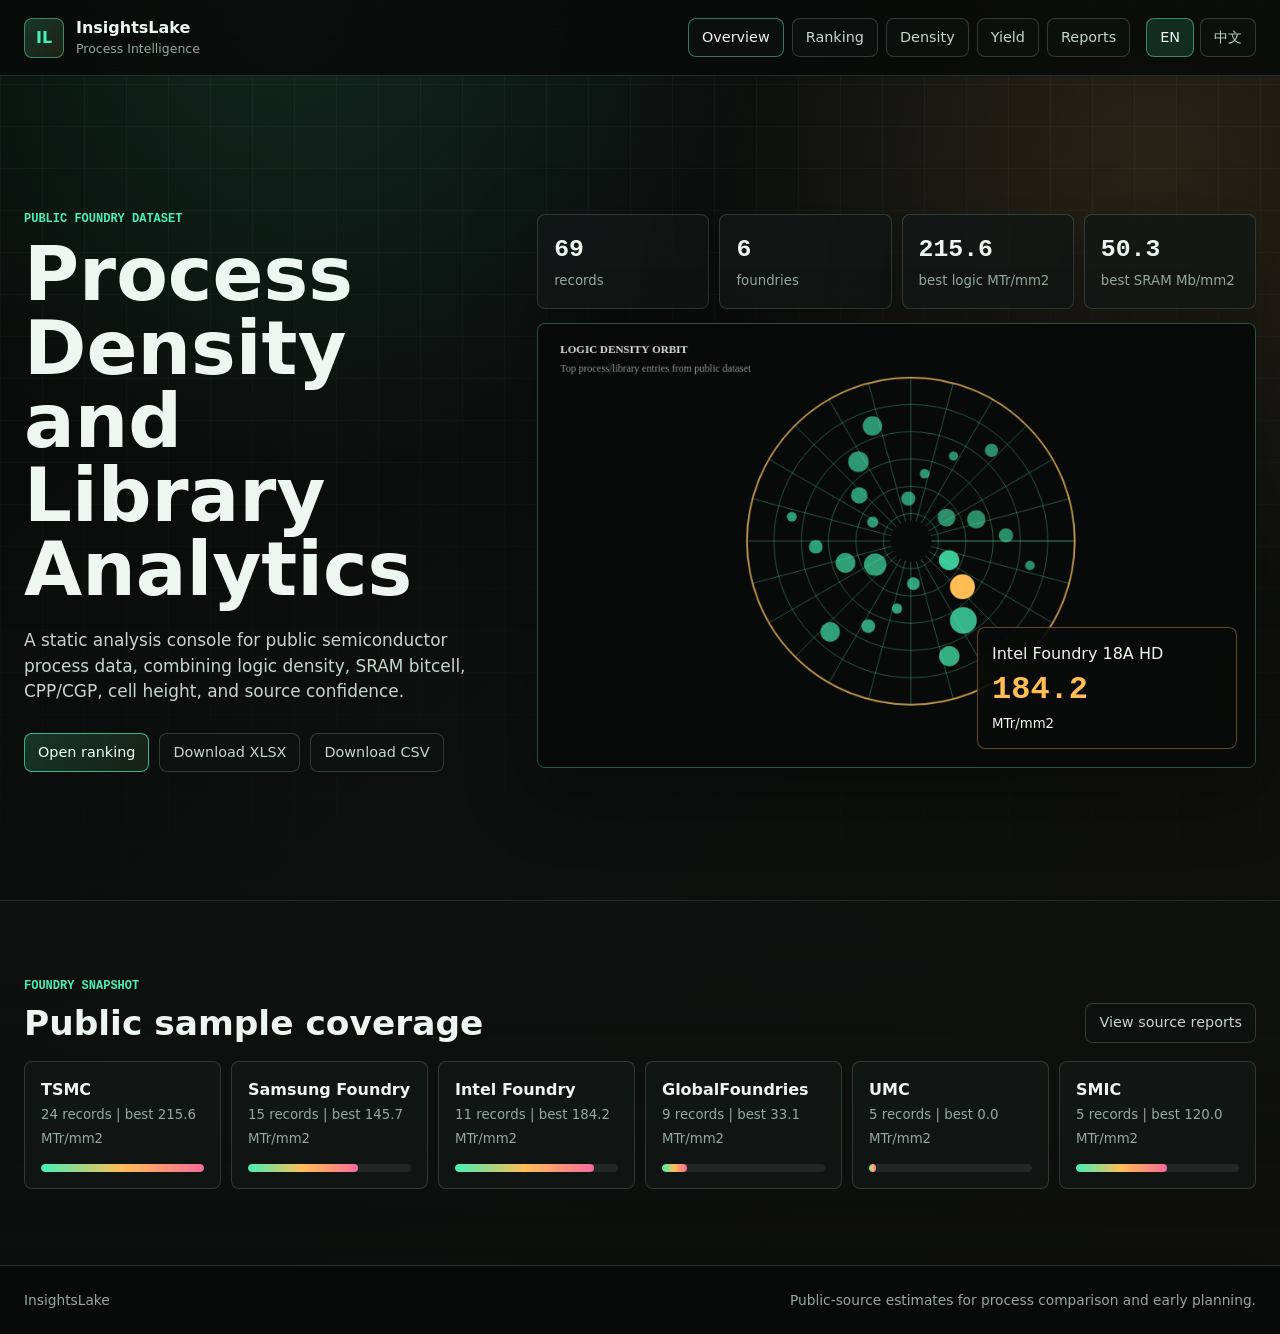
==== commit f2be2bc2: "Refactor documentation structure and add new pages for density calculator, ranking, yield analyzer, " ====
--- a/docs/index.html
+++ b/docs/index.html
@@ -1,5 +1,5 @@
 <!doctype html>
-<html lang="zh-CN">
+<html lang="en">
   <head>
     <meta charset="utf-8" />
     <meta name="viewport" content="width=device-width, initial-scale=1" />
@@ -10,62 +10,72 @@
     />
     <link rel="stylesheet" href="assets/css/styles.css" />
   </head>
-  <body>
+  <body data-page="home">
     <div class="shell-grid" aria-hidden="true"></div>
 
     <header class="topbar">
-      <a class="brand" href="#overview" aria-label="InsightsLake">
+      <a class="brand" href="index.html" aria-label="InsightsLake">
         <span class="brand-mark">IL</span>
         <span>
           <strong>InsightsLake</strong>
-          <small>Process Intelligence</small>
+          <small data-i18n="brand.subtitle">Process Intelligence</small>
         </span>
       </a>
-      <nav class="nav-links" aria-label="主导航">
-        <a href="#ranking">排行</a>
-        <a href="#density">密度计算</a>
-        <a href="#yield">良率分析</a>
-        <a href="#reports">报告</a>
+      <nav class="nav-links" aria-label="Primary navigation">
+        <a data-nav="home" data-i18n="nav.home" href="index.html">Overview</a>
+        <a data-nav="ranking" data-i18n="nav.ranking" href="ranking.html">Ranking</a>
+        <a data-nav="density" data-i18n="nav.density" href="density.html">Density</a>
+        <a data-nav="yield" data-i18n="nav.yield" href="yield.html">Yield</a>
+        <a data-nav="reports" data-i18n="nav.reports" href="reports.html">Reports</a>
       </nav>
+      <div class="lang-switch" aria-label="Language">
+        <button type="button" data-lang="en">EN</button>
+        <button type="button" data-lang="zh">中文</button>
+      </div>
     </header>
 
     <main>
       <section id="overview" class="overview-band">
         <div class="overview-layout">
           <div class="overview-copy">
-            <p class="eyebrow">PUBLIC FOUNDRY DATASET</p>
-            <h1>工艺密度与库选型分析台</h1>
-            <p class="lead">
-              面向公开工艺数据的静态分析网站，聚合逻辑密度、SRAM bitcell、CPP/CGP、cell height 与资料置信度。
+            <p class="eyebrow" data-i18n="home.eyebrow">PUBLIC FOUNDRY DATASET</p>
+            <h1 data-i18n="home.title">Process Density and Library Analytics</h1>
+            <p class="lead" data-i18n="home.lead">
+              A static analysis console for public semiconductor process data, combining logic density, SRAM bitcell,
+              CPP/CGP, cell height, and source confidence.
             </p>
             <div class="report-actions">
-              <a class="command primary" href="#ranking">查看排行</a>
-              <a class="command" href="assets/data/foundry_process_density_public_v0_3.xlsx">下载 XLSX</a>
-              <a class="command" href="assets/data/foundry_cgp_ch_density_sram_public_v0_3.csv">下载 CSV</a>
+              <a class="command primary" href="ranking.html" data-i18n="home.viewRanking">Open ranking</a>
+              <a class="command" href="assets/data/foundry_process_density_public_v0_3.xlsx" data-i18n="common.downloadXlsx">
+                Download XLSX
+              </a>
+              <a class="command" href="assets/data/foundry_cgp_ch_density_sram_public_v0_3.csv" data-i18n="common.downloadCsv">
+                Download CSV
+              </a>
             </div>
           </div>
 
           <div class="telemetry">
-            <div class="kpi-strip" aria-label="数据概览">
+            <div class="kpi-strip" aria-label="Dataset overview">
               <article>
                 <span id="kpiRecords">--</span>
-                <small>记录</small>
+                <small data-i18n="kpi.records">records</small>
               </article>
               <article>
                 <span id="kpiFoundries">--</span>
-                <small>厂商</small>
+                <small data-i18n="kpi.foundries">foundries</small>
               </article>
               <article>
                 <span id="kpiBestLogic">--</span>
-                <small>最高逻辑 MTr/mm2</small>
+                <small data-i18n="kpi.bestLogic">best logic MTr/mm2</small>
               </article>
               <article>
                 <span id="kpiBestSram">--</span>
-                <small>最高 SRAM Mb/mm2</small>
+                <small data-i18n="kpi.bestSram">best SRAM Mb/mm2</small>
               </article>
             </div>
             <div class="wafer-stage">
-              <canvas id="waferCanvas" width="840" height="520" aria-label="工艺节点密度可视化"></canvas>
+              <canvas id="waferCanvas" width="840" height="520" aria-label="Process density visualization"></canvas>
               <div class="wafer-readout">
                 <span id="waferNode">Loading</span>
                 <strong id="waferDensity">--</strong>
@@ -76,239 +86,21 @@
         </div>
       </section>
 
-      <section class="insight-band" aria-label="厂商概览">
+      <section class="insight-band" aria-label="Foundry snapshot">
         <div class="section-head compact">
-          <p class="eyebrow">FOUNDRY SNAPSHOT</p>
-          <h2>公开样本覆盖</h2>
+          <div>
+            <p class="eyebrow" data-i18n="home.snapshotEyebrow">FOUNDRY SNAPSHOT</p>
+            <h2 data-i18n="home.snapshotTitle">Public sample coverage</h2>
+          </div>
+          <a class="command" href="reports.html" data-i18n="home.viewReports">View source reports</a>
         </div>
         <div id="foundryGrid" class="foundry-grid"></div>
-      </section>
-
-      <section id="ranking" class="workbench-band">
-        <div class="section-head">
-          <p class="eyebrow">PROCESS AND LIBRARY RANKING</p>
-          <h2>工艺和库排行</h2>
-        </div>
-
-        <div class="control-rail">
-          <label>
-            <span>指标</span>
-            <select id="metricSelect">
-              <option value="logic">逻辑密度 MTr/mm2</option>
-              <option value="logicCalc">计算逻辑密度 MTr/mm2</option>
-              <option value="sram">SRAM 理想密度 Mb/mm2</option>
-              <option value="cpp">CPP/CGP nm</option>
-              <option value="height">Cell height nm</option>
-            </select>
-          </label>
-          <label>
-            <span>厂商</span>
-            <select id="foundryFilter"></select>
-          </label>
-          <label>
-            <span>库类型</span>
-            <select id="libraryFilter"></select>
-          </label>
-          <label>
-            <span>Top N</span>
-            <input id="topLimit" type="number" min="5" max="30" value="12" />
-          </label>
-        </div>
-
-        <div class="ranking-layout">
-          <div class="rank-panel">
-            <div class="panel-head">
-              <h3 id="rankingTitle">逻辑密度排行</h3>
-              <span id="rankingCount">--</span>
-            </div>
-            <div id="rankingList" class="ranking-list"></div>
-          </div>
-          <div class="table-panel">
-            <div class="panel-head">
-              <h3>样本明细</h3>
-              <span id="tableCount">--</span>
-            </div>
-            <div class="data-table-wrap">
-              <table>
-                <thead>
-                  <tr>
-                    <th>Foundry</th>
-                    <th>Node</th>
-                    <th>Library</th>
-                    <th>CPP</th>
-                    <th>Height</th>
-                    <th>Logic</th>
-                    <th>SRAM</th>
-                    <th>Confidence</th>
-                  </tr>
-                </thead>
-                <tbody id="dataTable"></tbody>
-              </table>
-            </div>
-          </div>
-        </div>
-      </section>
-
-      <section id="density" class="tool-band">
-        <div class="section-head">
-          <p class="eyebrow">DENSITY CALCULATOR</p>
-          <h2>密度计算器</h2>
-        </div>
-
-        <div class="tool-grid">
-          <form id="densityForm" class="tool-panel">
-            <label class="wide">
-              <span>参考样本</span>
-              <select id="presetSelect"></select>
-            </label>
-            <label>
-              <span>CPP/CGP nm</span>
-              <input id="cppInput" type="number" min="1" step="0.1" value="51" />
-            </label>
-            <label>
-              <span>Cell height nm</span>
-              <input id="heightInput" type="number" min="1" step="0.1" value="210" />
-            </label>
-            <label>
-              <span>Diffusion break</span>
-              <select id="breakModel">
-                <option value="sdb">SDB / CPODE</option>
-                <option value="ddb">DDB</option>
-              </select>
-            </label>
-            <label>
-              <span>库缩放系数</span>
-              <input id="libraryScale" type="number" min="0.2" max="2" step="0.01" value="1" />
-            </label>
-            <label>
-              <span>SRAM bitcell um2</span>
-              <input id="sramCellInput" type="number" min="0.001" step="0.001" value="0.021" />
-            </label>
-            <label>
-              <span>目标逻辑密度</span>
-              <input id="targetDensity" type="number" min="1" step="1" value="140" />
-            </label>
-          </form>
-
-          <div class="result-panel density-results">
-            <article>
-              <small>估算逻辑密度</small>
-              <strong id="calcLogicDensity">--</strong>
-              <span>MTr/mm2</span>
-            </article>
-            <article>
-              <small>SRAM 理想密度</small>
-              <strong id="calcSramDensity">--</strong>
-              <span>Mb/mm2</span>
-            </article>
-            <article>
-              <small>目标差距</small>
-              <strong id="calcGap">--</strong>
-              <span>vs target</span>
-            </article>
-            <div class="formula-box">
-              <span id="formulaLabel">SDB_FACTOR / (CPP x Height)</span>
-              <div class="scale-track">
-                <span id="densityNeedle"></span>
-              </div>
-            </div>
-            <div id="nearestMatch" class="nearest-match"></div>
-          </div>
-        </div>
-      </section>
-
-      <section id="yield" class="tool-band alt">
-        <div class="section-head">
-          <p class="eyebrow">YIELD ANALYZER</p>
-          <h2>良率分析器</h2>
-        </div>
-
-        <div class="tool-grid yield-grid">
-          <form id="yieldForm" class="tool-panel">
-            <label>
-              <span>Die area mm2</span>
-              <input id="dieArea" type="number" min="1" step="1" value="100" />
-            </label>
-            <label>
-              <span>Defect density /cm2</span>
-              <input id="defectDensity" type="number" min="0" step="0.01" value="0.2" />
-            </label>
-            <label>
-              <span>Yield model</span>
-              <select id="yieldModel">
-                <option value="poisson">Poisson</option>
-                <option value="murphy">Murphy</option>
-                <option value="negative">Negative binomial</option>
-              </select>
-            </label>
-            <label>
-              <span>聚集参数 alpha</span>
-              <input id="clusterAlpha" type="number" min="0.1" step="0.1" value="3" />
-            </label>
-            <label>
-              <span>Wafer diameter mm</span>
-              <select id="waferDiameter">
-                <option value="300">300</option>
-                <option value="200">200</option>
-              </select>
-            </label>
-            <label>
-              <span>月投片</span>
-              <input id="wafersPerMonth" type="number" min="0" step="100" value="10000" />
-            </label>
-          </form>
-
-          <div class="result-panel yield-results">
-            <article>
-              <small>Die yield</small>
-              <strong id="yieldPercent">--</strong>
-              <span>%</span>
-            </article>
-            <article>
-              <small>Gross die / wafer</small>
-              <strong id="grossDie">--</strong>
-              <span>die</span>
-            </article>
-            <article>
-              <small>Good die / wafer</small>
-              <strong id="goodDie">--</strong>
-              <span>die</span>
-            </article>
-            <article>
-              <small>Good die / month</small>
-              <strong id="monthlyGoodDie">--</strong>
-              <span>die</span>
-            </article>
-            <div class="yield-chart-wrap">
-              <canvas id="yieldCanvas" width="820" height="280" aria-label="不同 die 面积良率曲线"></canvas>
-            </div>
-          </div>
-        </div>
-      </section>
-
-      <section id="reports" class="reports-band">
-        <div class="section-head">
-          <p class="eyebrow">SOURCE REPORTS</p>
-          <h2>分析报告</h2>
-        </div>
-        <div class="report-grid">
-          <a class="report-card" href="assets/data/foundry_process_density_public_v0_3.xlsx">
-            <span>XLSX</span>
-            <strong>Foundry Process Density Public v0.3</strong>
-            <small>含厂商分表、Compare、Source Index 与 Dashboard</small>
-          </a>
-          <a class="report-card" href="assets/data/foundry_cgp_ch_density_sram_public_v0_3.csv">
-            <span>CSV</span>
-            <strong>CGP / CH / Density / SRAM Dataset</strong>
-            <small>站点交互数据源，适合二次分析与脚本读取</small>
-          </a>
-        </div>
       </section>
     </main>
 
     <footer class="site-footer">
       <span>InsightsLake</span>
-      <span>公开资料口径，计算结果用于工艺对比与方案预估。</span>
+      <span data-i18n="footer.note">Public-source estimates for process comparison and early planning.</span>
     </footer>
 
     <script src="assets/js/process-data.js"></script>
--- a/docs/assets/css/styles.css
+++ b/docs/assets/css/styles.css
@@ -73,7 +73,7 @@
   display: flex;
   align-items: center;
   justify-content: space-between;
-  gap: 24px;
+  gap: 16px;
   min-height: 76px;
   padding: 14px max(24px, calc((100vw - 1240px) / 2));
   border-bottom: 1px solid rgba(128, 185, 160, 0.22);
@@ -121,10 +121,12 @@
   flex-wrap: wrap;
   gap: 8px;
   justify-content: flex-end;
+  margin-left: auto;
 }
 
 .nav-links a,
-.command {
+.command,
+.lang-switch button {
   display: inline-flex;
   align-items: center;
   justify-content: center;
@@ -139,9 +141,26 @@
 }
 
 .nav-links a:hover,
-.command:hover {
+.nav-links a.active,
+.command:hover,
+.lang-switch button:hover,
+.lang-switch button.active {
   border-color: var(--line-strong);
   color: var(--text);
+}
+
+.lang-switch {
+  display: inline-flex;
+  gap: 6px;
+  flex: 0 0 auto;
+}
+
+.lang-switch button {
+  cursor: pointer;
+}
+
+.lang-switch button.active {
+  background: rgba(70, 239, 180, 0.14);
 }
 
 .command.primary {
@@ -213,6 +232,24 @@
   margin: 22px 0 0;
   color: var(--soft);
   font-size: 1.06rem;
+}
+
+.page-hero {
+  padding-top: 72px;
+  padding-bottom: 36px;
+}
+
+.page-hero h1 {
+  max-width: 860px;
+  font-size: 3.5rem;
+}
+
+.page-hero .lead {
+  max-width: 760px;
+}
+
+.page-section {
+  padding-top: 26px;
 }
 
 .report-actions {
@@ -375,6 +412,10 @@
   grid-template-columns: 1.25fr 1fr 1fr 140px;
   gap: 10px;
   margin-bottom: 14px;
+}
+
+.ranking-controls {
+  grid-template-columns: 1.25fr 1fr 1fr 160px;
 }
 
 label {
@@ -599,7 +640,8 @@
 
 .formula-box,
 .nearest-match,
-.yield-chart-wrap {
+.yield-chart-wrap,
+.wafer-map-wrap {
   grid-column: 1 / -1;
   border: 1px solid rgba(143, 171, 158, 0.18);
   border-radius: 8px;
@@ -633,16 +675,30 @@
   font-size: 0.88rem;
 }
 
+.yield-chart-wrap,
+.wafer-map-wrap {
+  overflow: hidden;
+  padding: 10px;
+}
+
 .yield-chart-wrap {
-  overflow: hidden;
   min-height: 280px;
-  padding: 10px;
+}
+
+.wafer-map-wrap {
+  min-height: 420px;
 }
 
 #yieldCanvas {
   display: block;
   width: 100%;
   height: 280px;
+}
+
+#waferCutCanvas {
+  display: block;
+  width: 100%;
+  height: 420px;
 }
 
 .reports-band {
@@ -739,6 +795,15 @@
 
   .nav-links {
     justify-content: flex-start;
+    margin-left: 0;
+  }
+
+  .lang-switch {
+    width: 100%;
+  }
+
+  .lang-switch button {
+    flex: 1;
   }
 
   .overview-band {
@@ -752,6 +817,10 @@
 
   h1 {
     font-size: 2.45rem;
+  }
+
+  .page-hero h1 {
+    font-size: 2.35rem;
   }
 
   h2 {
@@ -777,6 +846,10 @@
     min-height: 340px;
   }
 
+  #waferCutCanvas {
+    height: 360px;
+  }
+
   .rank-row {
     grid-template-columns: 34px minmax(0, 1fr);
   }
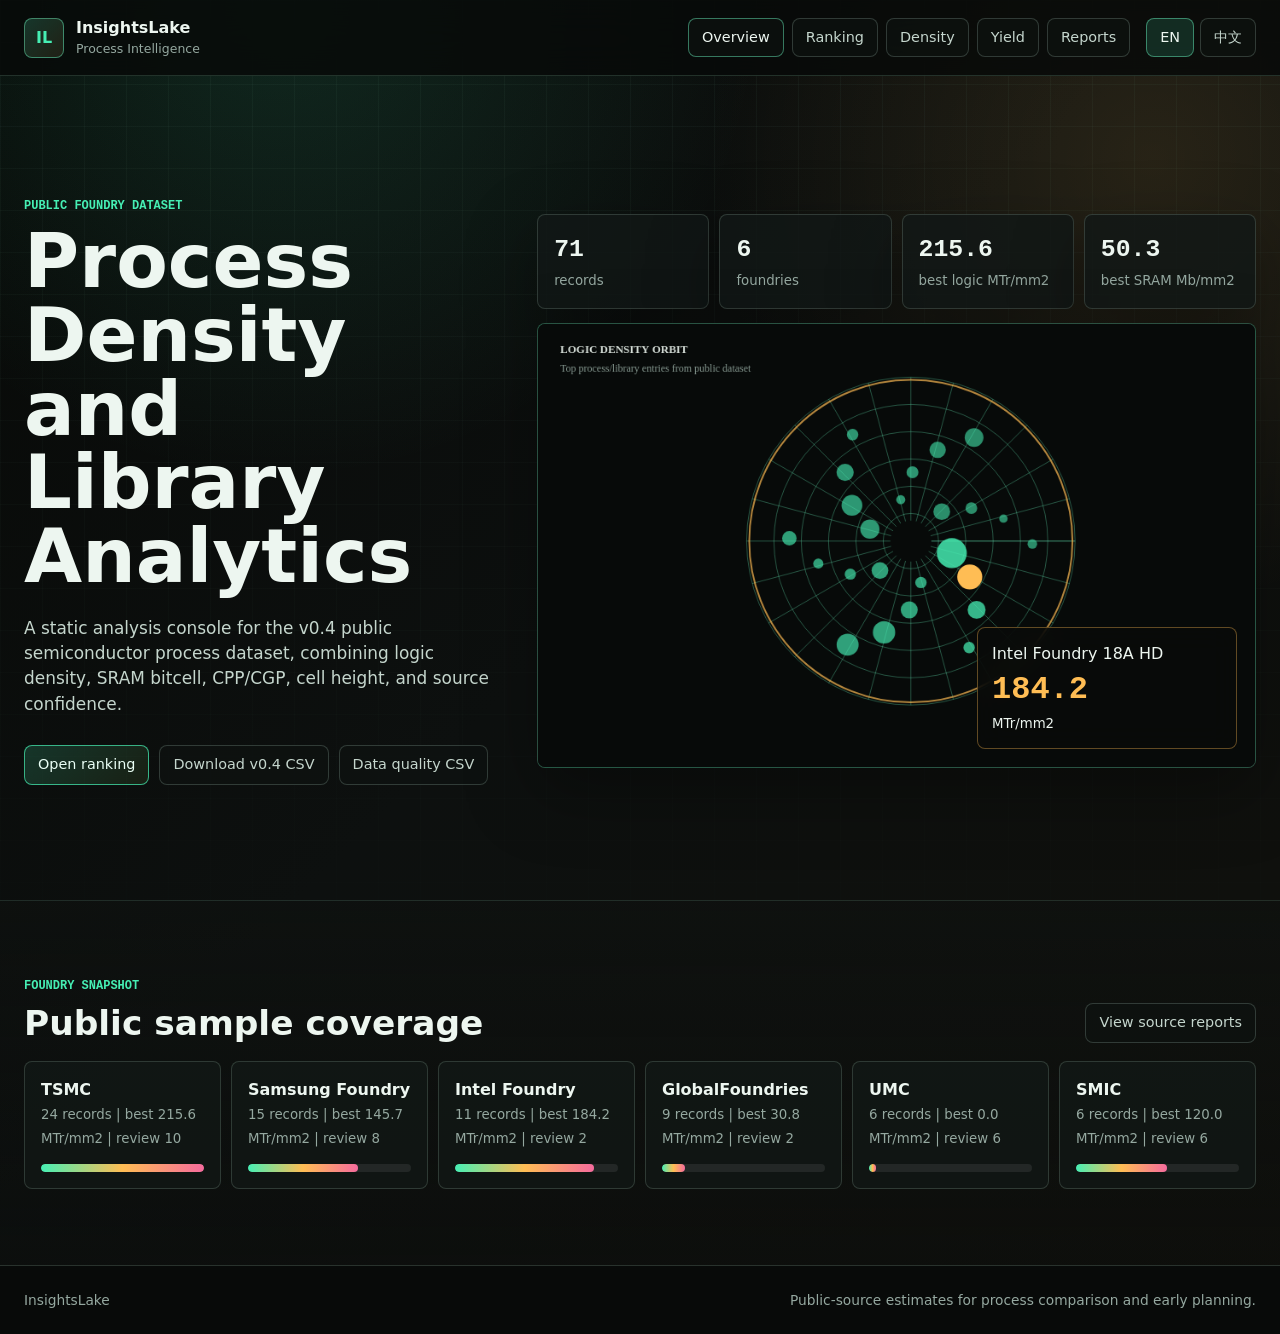
==== commit 02fc185a: "Add raw_sources_v0_4.csv with comprehensive source data for semiconductor processes This commit intr" ====
--- a/docs/index.html
+++ b/docs/index.html
@@ -46,11 +46,11 @@
             </p>
             <div class="report-actions">
               <a class="command primary" href="ranking.html" data-i18n="home.viewRanking">Open ranking</a>
-              <a class="command" href="assets/data/foundry_process_density_public_v0_3.xlsx" data-i18n="common.downloadXlsx">
-                Download XLSX
+              <a class="command" href="assets/data/cgp_ch_density_sram_compare_v0_4.csv" data-i18n="common.downloadCsv">
+                Download CSV
               </a>
-              <a class="command" href="assets/data/foundry_cgp_ch_density_sram_public_v0_3.csv" data-i18n="common.downloadCsv">
-                Download CSV
+              <a class="command" href="assets/data/data_quality_report_v0_4.csv" data-i18n="common.dataQualityCsv">
+                Data quality CSV
               </a>
             </div>
           </div>
--- a/docs/assets/css/styles.css
+++ b/docs/assets/css/styles.css
@@ -24,6 +24,8 @@
 
 html {
   scroll-behavior: smooth;
+  -webkit-text-size-adjust: 100%;
+  text-size-adjust: 100%;
 }
 
 body {
@@ -121,6 +123,7 @@
   flex-wrap: wrap;
   gap: 8px;
   justify-content: flex-end;
+  min-width: 0;
   margin-left: auto;
 }
 
@@ -194,6 +197,16 @@
   min-height: calc(100vh - 142px);
 }
 
+.overview-copy,
+.telemetry,
+.kpi-strip,
+.wafer-stage,
+.page-hero,
+.report-actions,
+.section-head {
+  min-width: 0;
+}
+
 .eyebrow {
   margin: 0 0 10px;
   color: var(--green);
@@ -232,6 +245,7 @@
   margin: 22px 0 0;
   color: var(--soft);
   font-size: 1.06rem;
+  overflow-wrap: break-word;
 }
 
 .page-hero {
@@ -415,7 +429,7 @@
 }
 
 .ranking-controls {
-  grid-template-columns: 1.25fr 1fr 1fr 160px;
+  grid-template-columns: 1.15fr 1fr 1fr 1fr 1fr 140px;
 }
 
 label {
@@ -448,12 +462,14 @@
   display: grid;
   grid-template-columns: minmax(360px, 0.9fr) minmax(520px, 1.1fr);
   gap: 14px;
+  min-width: 0;
 }
 
 .rank-panel,
 .table-panel,
 .tool-panel,
 .result-panel {
+  min-width: 0;
   border: 1px solid var(--line);
   border-radius: 8px;
   background: var(--panel-strong);
@@ -548,7 +564,10 @@
 }
 
 .data-table-wrap {
+  width: 100%;
   overflow: auto;
+  overscroll-behavior-x: contain;
+  -webkit-overflow-scrolling: touch;
   max-height: 980px;
 }
 
@@ -600,11 +619,17 @@
   white-space: nowrap;
 }
 
+.confidence.review {
+  border-color: rgba(255, 189, 84, 0.5);
+  color: var(--amber);
+}
+
 .tool-grid {
   display: grid;
   grid-template-columns: minmax(300px, 0.72fr) minmax(520px, 1.28fr);
   gap: 14px;
   align-items: stretch;
+  min-width: 0;
 }
 
 .tool-panel {
@@ -640,7 +665,6 @@
 
 .formula-box,
 .nearest-match,
-.yield-chart-wrap,
 .wafer-map-wrap {
   grid-column: 1 / -1;
   border: 1px solid rgba(143, 171, 158, 0.18);
@@ -675,30 +699,20 @@
   font-size: 0.88rem;
 }
 
-.yield-chart-wrap,
 .wafer-map-wrap {
   overflow: hidden;
   padding: 10px;
 }
 
-.yield-chart-wrap {
-  min-height: 280px;
-}
-
 .wafer-map-wrap {
-  min-height: 420px;
-}
-
-#yieldCanvas {
-  display: block;
-  width: 100%;
-  height: 280px;
+  min-height: 520px;
 }
 
 #waferCutCanvas {
   display: block;
-  width: 100%;
-  height: 420px;
+  max-width: 100%;
+  height: auto;
+  margin: 0 auto;
 }
 
 .reports-band {
@@ -714,6 +728,7 @@
 .report-card {
   display: grid;
   gap: 10px;
+  min-width: 0;
   min-height: 170px;
   padding: 22px;
   border: 1px solid var(--line);
@@ -726,6 +741,14 @@
 
 .report-card:hover {
   border-color: var(--line-strong);
+}
+
+.report-card.primary-report {
+  border-color: rgba(70, 239, 180, 0.5);
+}
+
+.report-card.legacy-report {
+  background: rgba(18, 24, 22, 0.78);
 }
 
 .report-card span {
@@ -788,22 +811,59 @@
 
 @media (max-width: 760px) {
   .topbar {
-    position: relative;
-    align-items: flex-start;
-    flex-direction: column;
+    display: grid;
+    grid-template-columns: minmax(0, 1fr) auto;
+    gap: 10px;
+    min-height: auto;
+    padding: 10px 16px 8px;
+  }
+
+  .brand {
+    grid-column: 1;
+    grid-row: 1;
   }
 
   .nav-links {
+    grid-column: 1 / -1;
+    grid-row: 2;
+    width: 100%;
+    overflow-x: auto;
+    flex-wrap: nowrap;
     justify-content: flex-start;
+    padding-bottom: 4px;
     margin-left: 0;
+    scrollbar-width: thin;
+  }
+
+  .nav-links a {
+    flex: 0 0 auto;
+    min-height: 34px;
+    padding: 6px 10px;
+    font-size: 0.84rem;
   }
 
   .lang-switch {
-    width: 100%;
+    grid-column: 2;
+    grid-row: 1;
+    justify-self: end;
+    min-width: max-content;
+    width: auto;
   }
 
   .lang-switch button {
-    flex: 1;
+    min-height: 34px;
+    padding: 6px 9px;
+    font-size: 0.82rem;
+  }
+
+  section {
+    padding-right: 16px;
+    padding-left: 16px;
+  }
+
+  .site-footer {
+    padding-right: 16px;
+    padding-left: 16px;
   }
 
   .overview-band {
@@ -823,6 +883,11 @@
     font-size: 2.35rem;
   }
 
+  .page-hero {
+    padding-top: 42px;
+    padding-bottom: 24px;
+  }
+
   h2 {
     font-size: 1.7rem;
   }
@@ -831,7 +896,10 @@
     font-size: 1rem;
   }
 
-  .kpi-strip,
+  .kpi-strip {
+    grid-template-columns: repeat(2, minmax(0, 1fr));
+  }
+
   .foundry-grid,
   .control-rail,
   .tool-panel,
@@ -846,8 +914,15 @@
     min-height: 340px;
   }
 
-  #waferCutCanvas {
-    height: 360px;
+  .wafer-readout {
+    right: 12px;
+    bottom: 12px;
+    left: 12px;
+    width: auto;
+  }
+
+  .wafer-map-wrap {
+    min-height: 320px;
   }
 
   .rank-row {
@@ -868,3 +943,145 @@
     flex-direction: column;
   }
 }
+
+@media (max-width: 560px) {
+  .topbar {
+    width: min(100%, 390px);
+    max-width: 390px;
+  }
+
+  .site-footer {
+    width: min(100%, 390px);
+    max-width: 390px;
+  }
+
+  .site-footer span {
+    max-width: 358px;
+  }
+
+  .overview-copy,
+  .telemetry,
+  .page-hero,
+  .ranking-layout,
+  .tool-grid,
+  .report-grid {
+    width: min(100%, 358px);
+    max-width: 358px;
+  }
+
+  .lang-switch {
+    grid-column: 1 / -1;
+    grid-row: 3;
+    justify-self: stretch;
+    min-width: 0;
+    width: 100%;
+  }
+
+  .lang-switch button {
+    flex: 1;
+  }
+
+  .brand small {
+    display: none;
+  }
+
+  .brand-mark {
+    width: 36px;
+    height: 36px;
+  }
+
+  h1 {
+    font-size: 2.12rem;
+  }
+
+  .page-hero h1 {
+    font-size: 2rem;
+  }
+
+  .report-actions .command {
+    flex: 1 1 100%;
+  }
+
+  .command {
+    white-space: normal;
+  }
+
+  .kpi-strip {
+    grid-template-columns: 1fr;
+  }
+
+  .data-table-wrap {
+    overflow: visible;
+    max-height: none;
+  }
+
+  table {
+    min-width: 0;
+    border-collapse: separate;
+    border-spacing: 0 10px;
+  }
+
+  thead {
+    display: none;
+  }
+
+  tbody,
+  tr,
+  td {
+    display: block;
+    width: 100%;
+  }
+
+  tr {
+    padding: 10px 12px;
+    border: 1px solid rgba(143, 171, 158, 0.18);
+    border-radius: 8px;
+    background: rgba(7, 10, 9, 0.46);
+  }
+
+  td {
+    display: grid;
+    grid-template-columns: minmax(78px, 0.44fr) minmax(0, 1fr);
+    gap: 12px;
+    padding: 7px 0;
+    border-bottom: 1px solid rgba(143, 171, 158, 0.12);
+  }
+
+  td:last-child {
+    border-bottom: 0;
+  }
+
+  td::before {
+    content: attr(data-label);
+    color: var(--muted);
+    font-size: 0.72rem;
+    font-weight: 700;
+    text-transform: uppercase;
+  }
+
+  .numeric {
+    text-align: left;
+  }
+
+  .confidence {
+    width: max-content;
+    max-width: 100%;
+    white-space: normal;
+  }
+}
+
+@media (max-width: 390px) {
+  .kpi-strip {
+    grid-template-columns: 1fr;
+  }
+
+  .nav-links a,
+  .command,
+  .lang-switch button {
+    font-size: 0.8rem;
+  }
+
+  .rank-row {
+    padding: 9px;
+  }
+}
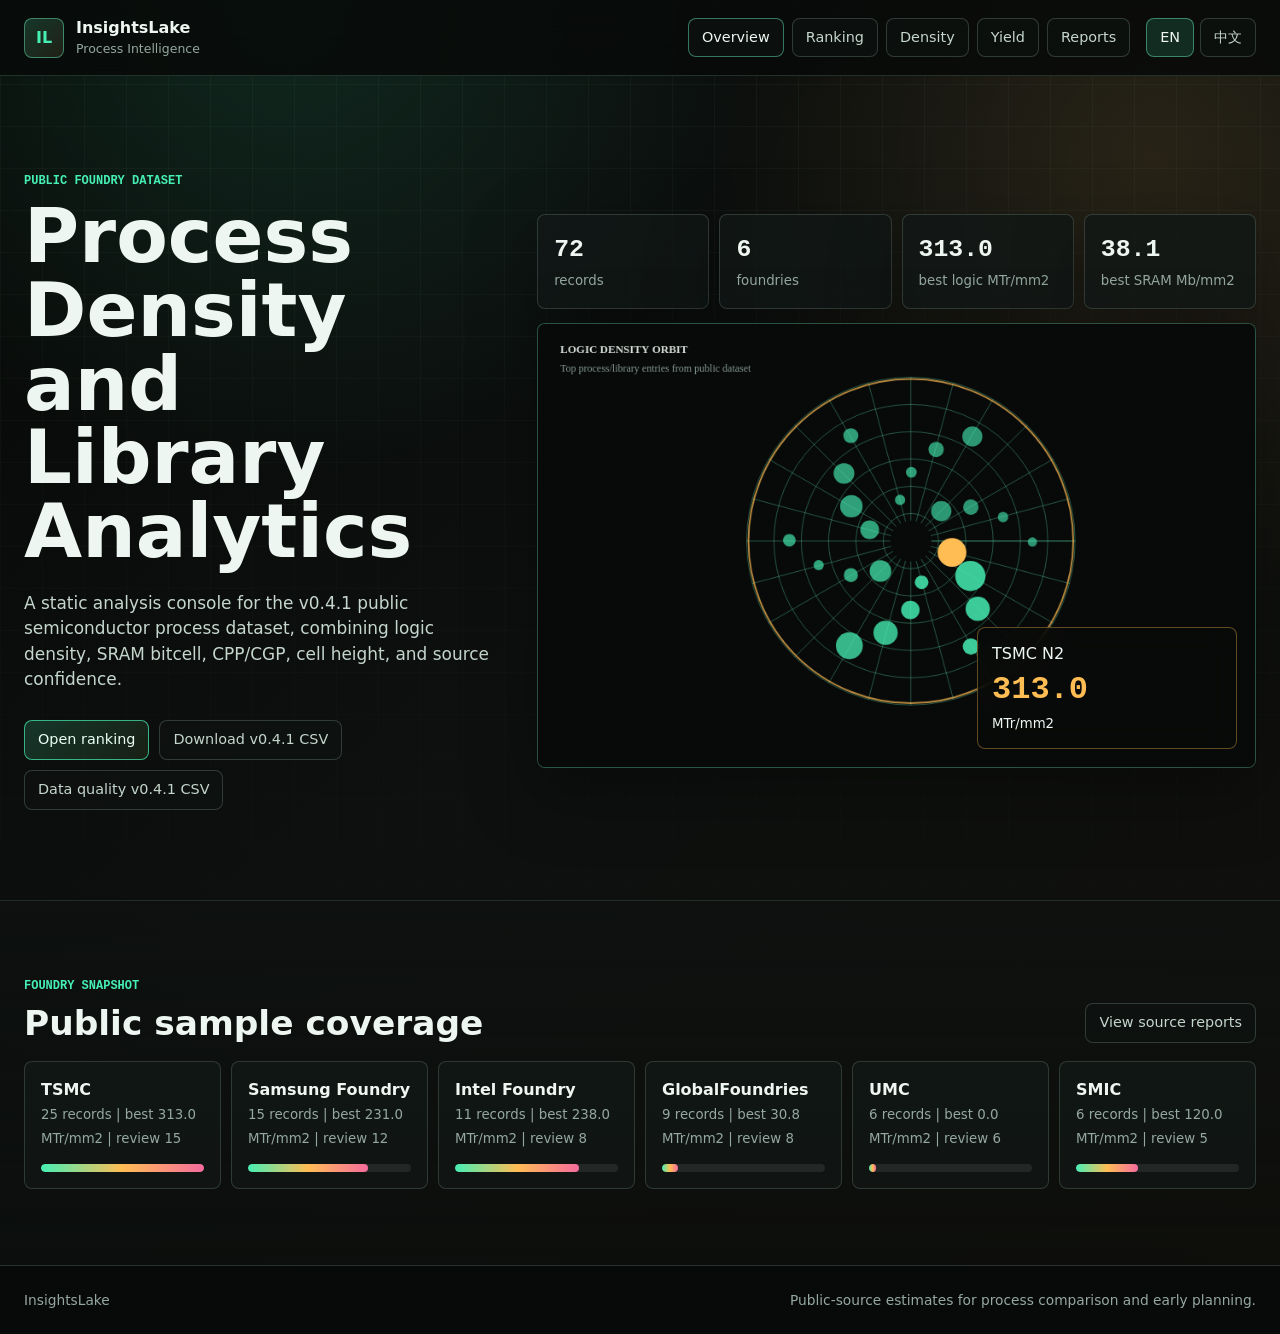
==== commit d20c7023: "feat: implement v0.4.1 website update with new assets and regression tests - Added new CSV asset fil" ====
--- a/docs/index.html
+++ b/docs/index.html
@@ -46,10 +46,20 @@
             </p>
             <div class="report-actions">
               <a class="command primary" href="ranking.html" data-i18n="home.viewRanking">Open ranking</a>
-              <a class="command" href="assets/data/cgp_ch_density_sram_compare_v0_4.csv" data-i18n="common.downloadCsv">
+              <a
+                class="command"
+                href="assets/data/cgp_ch_density_sram_compare_v0_4_1.csv"
+                data-download="compare"
+                data-i18n="common.downloadCsv"
+              >
                 Download CSV
               </a>
-              <a class="command" href="assets/data/data_quality_report_v0_4.csv" data-i18n="common.dataQualityCsv">
+              <a
+                class="command"
+                href="assets/data/data_quality_report_v0_4_1.csv"
+                data-download="quality"
+                data-i18n="common.dataQualityCsv"
+              >
                 Data quality CSV
               </a>
             </div>
--- a/docs/assets/css/styles.css
+++ b/docs/assets/css/styles.css
@@ -719,6 +719,40 @@
   background: linear-gradient(180deg, rgba(9, 12, 11, 0.18), rgba(13, 15, 12, 0.68));
 }
 
+.release-band {
+  padding-top: 0;
+  padding-bottom: 18px;
+}
+
+.release-card {
+  padding: 24px;
+  border: 1px solid var(--line);
+  border-radius: 8px;
+  background:
+    linear-gradient(135deg, rgba(70, 239, 180, 0.09), rgba(255, 189, 84, 0.08)),
+    var(--panel-strong);
+  box-shadow: var(--shadow);
+}
+
+.release-head {
+  align-items: start;
+}
+
+.release-lead {
+  max-width: 760px;
+  margin-top: 0;
+}
+
+.release-list {
+  margin: 18px 0 0;
+  padding-left: 20px;
+  color: var(--soft);
+}
+
+.release-list li + li {
+  margin-top: 10px;
+}
+
 .report-grid {
   display: grid;
   grid-template-columns: repeat(2, minmax(0, 1fr));
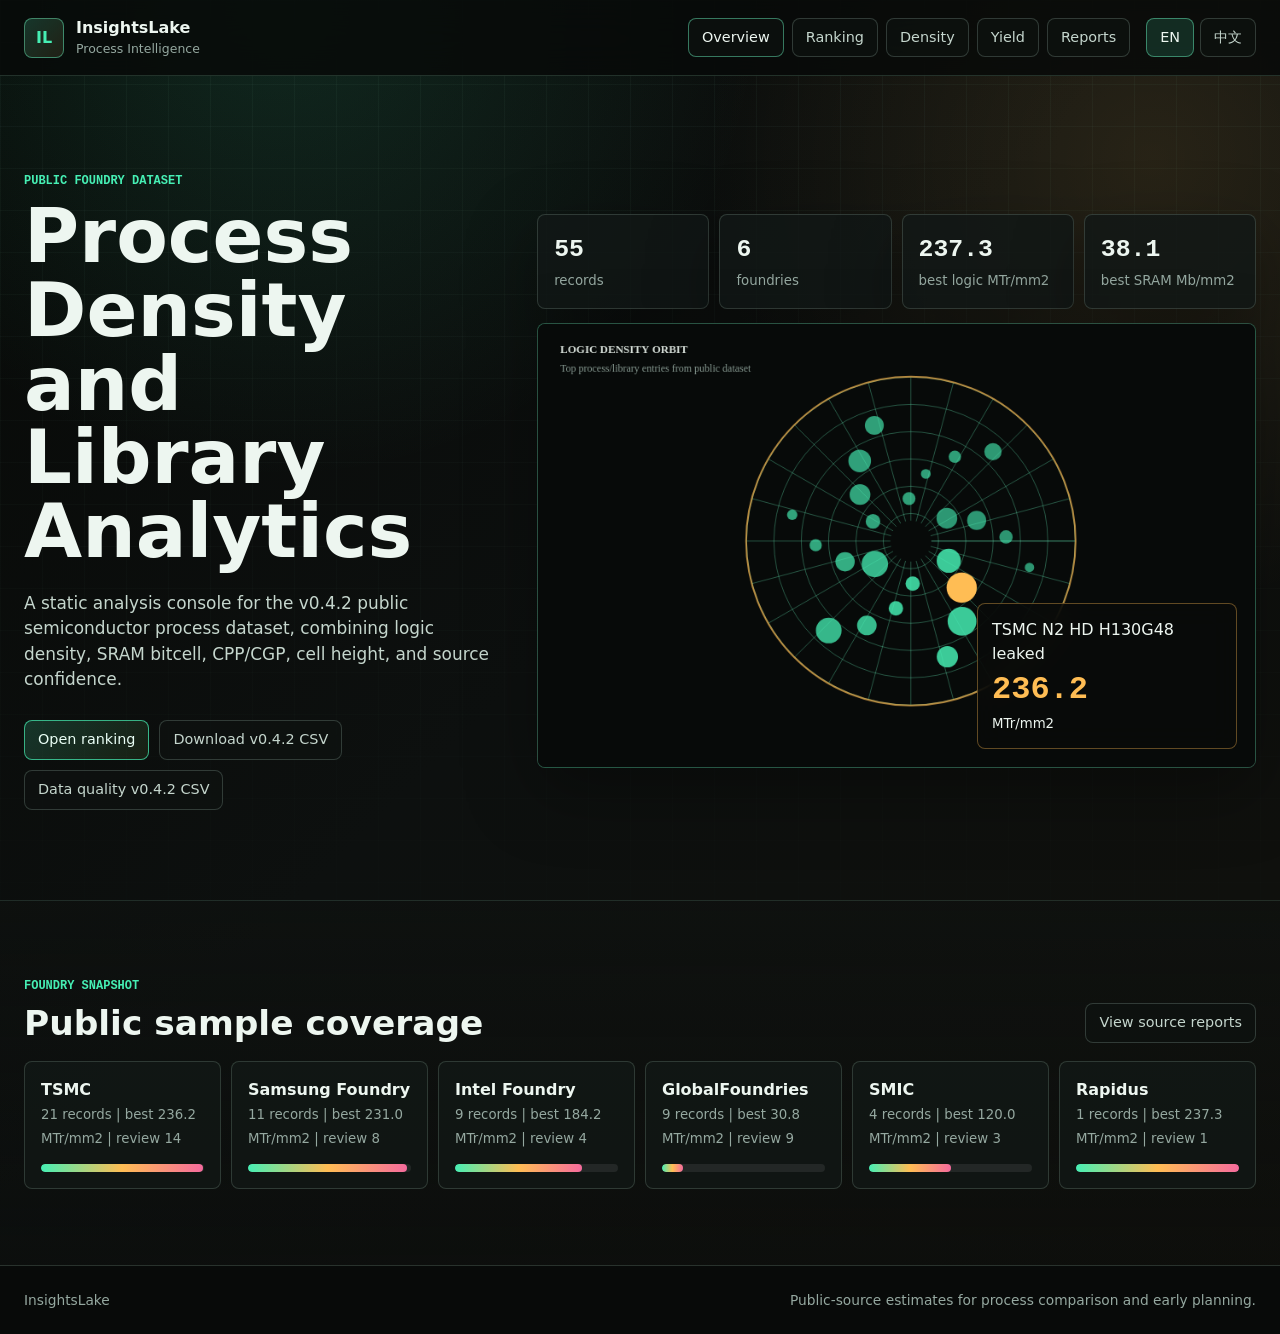
==== commit d946f007: "Add v0.4.2 data sources and update tests for new dataset integration - Introduced new CSV file `raw_" ====
--- a/docs/index.html
+++ b/docs/index.html
@@ -48,7 +48,7 @@
               <a class="command primary" href="ranking.html" data-i18n="home.viewRanking">Open ranking</a>
               <a
                 class="command"
-                href="assets/data/cgp_ch_density_sram_compare_v0_4_1.csv"
+                href="assets/data/cgp_ch_density_sram_compare_v0_4_2.csv"
                 data-download="compare"
                 data-i18n="common.downloadCsv"
               >
@@ -56,7 +56,7 @@
               </a>
               <a
                 class="command"
-                href="assets/data/data_quality_report_v0_4_1.csv"
+                href="assets/data/data_quality_report_v0_4_2.csv"
                 data-download="quality"
                 data-i18n="common.dataQualityCsv"
               >
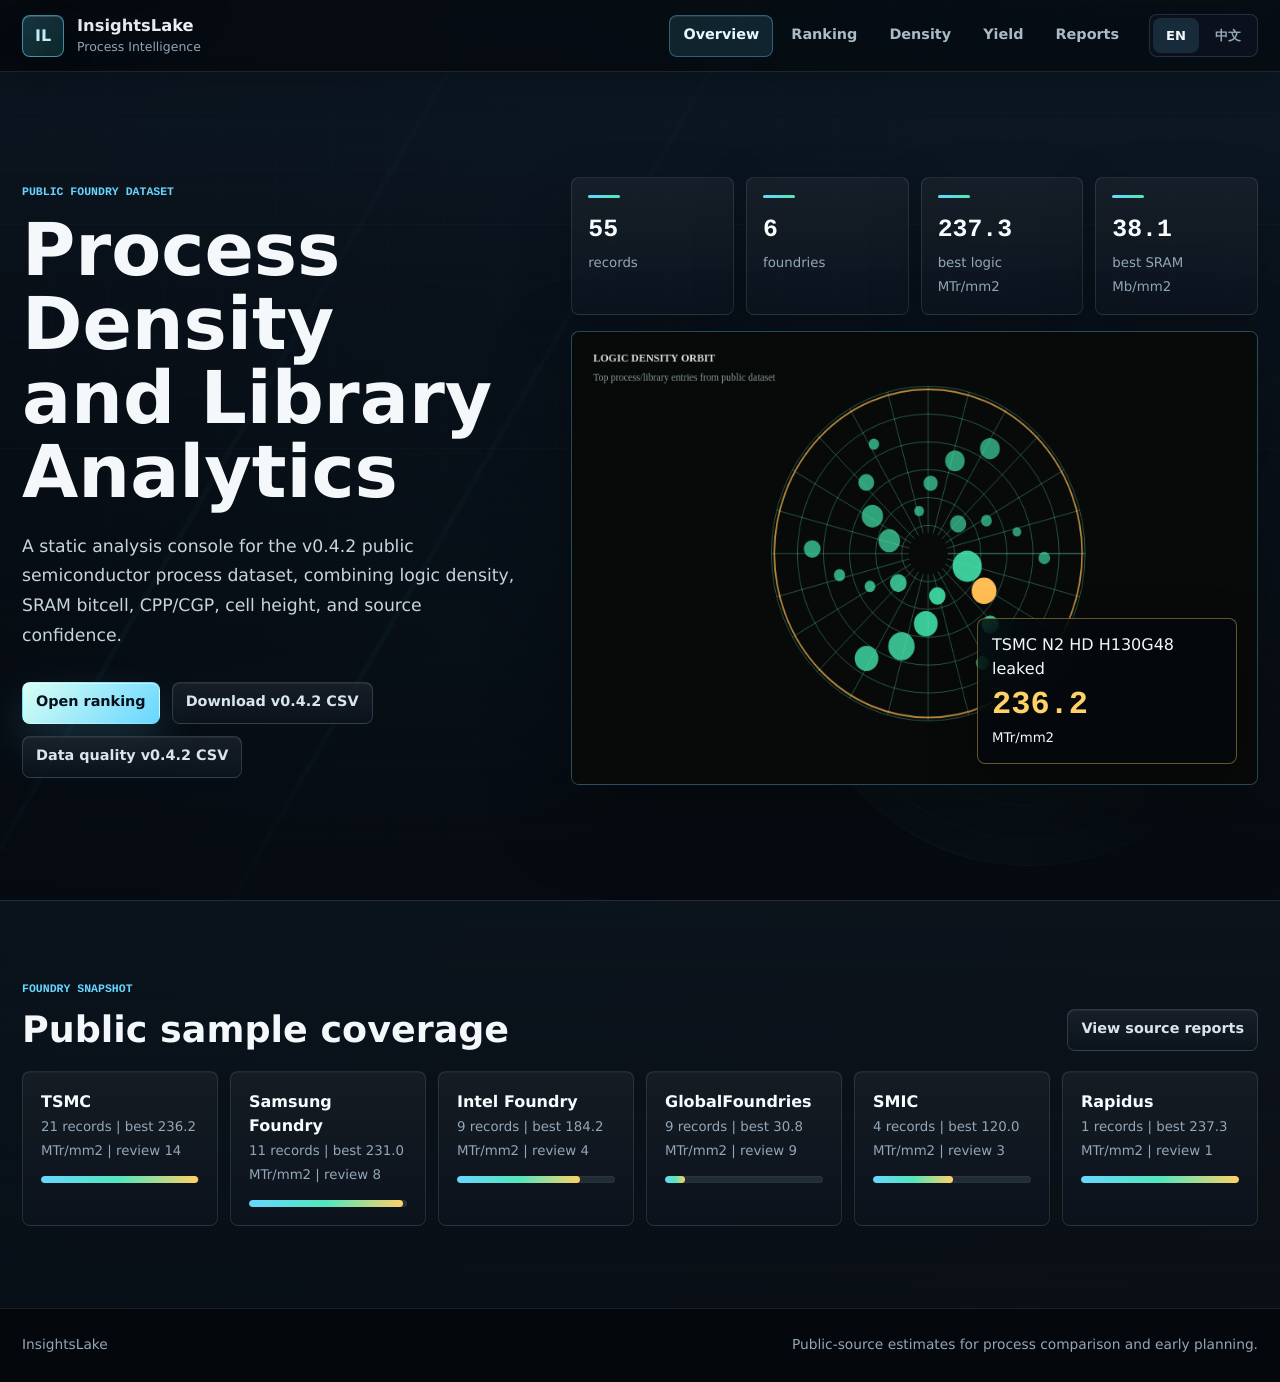
==== commit 3892d954: "Visual refresh: dark theme CSS + skip links Add a 2026 visual refresh dark theme to docs/assets/css/" ====
--- a/docs/index.html
+++ b/docs/index.html
@@ -11,6 +11,7 @@
     <link rel="stylesheet" href="assets/css/styles.css" />
   </head>
   <body data-page="home">
+    <a class="skip-link" href="#mainContent">Skip to content</a>
     <div class="shell-grid" aria-hidden="true"></div>
 
     <header class="topbar">
@@ -34,7 +35,7 @@
       </div>
     </header>
 
-    <main>
+    <main id="mainContent" tabindex="-1">
       <section id="overview" class="overview-band">
         <div class="overview-layout">
           <div class="overview-copy">
--- a/docs/assets/css/styles.css
+++ b/docs/assets/css/styles.css
@@ -644,6 +644,33 @@
   grid-column: 1 / -1;
 }
 
+.form-section {
+  display: flex;
+  align-items: center;
+  min-height: 28px;
+  padding-top: 6px;
+  border-top: 1px solid rgba(143, 171, 158, 0.18);
+  color: var(--text);
+}
+
+.form-section:first-child {
+  padding-top: 0;
+  border-top: 0;
+}
+
+.check-row {
+  display: flex;
+  align-items: center;
+  gap: 10px;
+  min-height: 42px;
+}
+
+.check-row input {
+  width: 17px;
+  min-height: 17px;
+  accent-color: var(--amber);
+}
+
 .result-panel {
   display: grid;
   grid-template-columns: repeat(3, minmax(0, 1fr));
@@ -708,11 +735,122 @@
   min-height: 520px;
 }
 
-#waferCutCanvas {
+#waferCutCanvas,
+#logicWaferStackCanvas,
+#standardReticleCanvas,
+#logicReticleCanvas {
   display: block;
   max-width: 100%;
   height: auto;
   margin: 0 auto;
+}
+
+.logicfolding-band {
+  padding-top: 32px;
+}
+
+.logicfolding-grid {
+  display: grid;
+  grid-template-columns: minmax(300px, 0.48fr) minmax(620px, 1.52fr);
+  gap: 14px;
+  align-items: start;
+  max-width: 1240px;
+  margin: 0 auto;
+}
+
+.logicfolding-panel {
+  position: sticky;
+  top: 92px;
+  max-height: calc(100vh - 110px);
+  overflow: auto;
+  scrollbar-width: thin;
+}
+
+.logicfolding-results {
+  grid-template-columns: repeat(4, minmax(0, 1fr));
+}
+
+.wafer-stack-wrap {
+  min-height: 660px;
+}
+
+.layer-controls,
+.bonding-controls {
+  display: grid;
+  gap: 10px;
+}
+
+.layer-card,
+.bond-card {
+  min-width: 0;
+  padding: 12px;
+  border: 1px solid rgba(143, 171, 158, 0.2);
+  border-radius: 8px;
+  background: rgba(7, 10, 9, 0.34);
+}
+
+.layer-card {
+  display: grid;
+  grid-template-columns: 1fr;
+  gap: 10px;
+}
+
+.layer-card strong {
+  color: var(--green);
+}
+
+.reticle-results {
+  grid-column: 1 / -1;
+  display: grid;
+  gap: 14px;
+  min-width: 0;
+  padding-top: 20px;
+  border-top: 1px solid rgba(143, 171, 158, 0.22);
+}
+
+.reticle-canvas-wrap {
+  overflow: hidden;
+  min-height: 420px;
+  padding: 10px;
+  border: 1px solid rgba(143, 171, 158, 0.2);
+  border-radius: 8px;
+  background: #000;
+}
+
+.reticle-metrics {
+  display: grid;
+  grid-template-columns: repeat(2, minmax(0, 1fr));
+  gap: 10px;
+}
+
+.reticle-metrics article {
+  padding: 16px;
+  border: 1px solid var(--line);
+  border-radius: 8px;
+  background: rgba(18, 24, 22, 0.82);
+}
+
+.reticle-metrics strong {
+  display: block;
+  color: var(--amber);
+  font-family: "Segoe UI Mono", Consolas, monospace;
+  font-size: 1.25rem;
+  white-space: nowrap;
+}
+
+.reticle-section {
+  padding-top: 0;
+  padding-bottom: 72px;
+}
+
+.standalone-reticle {
+  max-width: 980px;
+  margin: 0 auto;
+  padding: 28px;
+  border: 1px solid var(--line);
+  border-radius: 8px;
+  background: var(--panel-strong);
+  box-shadow: var(--shadow);
 }
 
 .reports-band {
@@ -822,12 +960,18 @@
 @media (max-width: 1080px) {
   .overview-layout,
   .ranking-layout,
-  .tool-grid {
+  .tool-grid,
+  .logicfolding-grid {
     grid-template-columns: 1fr;
   }
 
   .overview-layout {
     min-height: auto;
+  }
+
+  .logicfolding-panel {
+    position: static;
+    max-height: none;
   }
 
   h1 {
@@ -939,6 +1083,8 @@
   .tool-panel,
   .result-panel,
   .yield-results,
+  .logicfolding-results,
+  .reticle-metrics,
   .report-grid {
     grid-template-columns: 1fr;
   }
@@ -959,6 +1105,14 @@
     min-height: 320px;
   }
 
+  .wafer-stack-wrap {
+    min-height: 420px;
+  }
+
+  .reticle-canvas-wrap {
+    min-height: 300px;
+  }
+
   .rank-row {
     grid-template-columns: 34px minmax(0, 1fr);
   }
@@ -998,6 +1152,7 @@
   .page-hero,
   .ranking-layout,
   .tool-grid,
+  .logicfolding-grid,
   .report-grid {
     width: min(100%, 358px);
     max-width: 358px;
@@ -1119,3 +1274,1155 @@
     padding: 9px;
   }
 }
+
+/* 2026 visual refresh: presentation layer only. Data files and calculations stay untouched. */
+:root {
+  color-scheme: dark;
+  --bg: #05070b;
+  --bg-2: #08111a;
+  --panel: rgba(13, 20, 29, 0.82);
+  --panel-strong: rgba(14, 22, 32, 0.94);
+  --panel-soft: rgba(20, 31, 43, 0.72);
+  --line: rgba(155, 181, 205, 0.18);
+  --line-strong: rgba(103, 214, 255, 0.52);
+  --text: #f4f8fb;
+  --muted: #93a7b8;
+  --soft: #c7d5df;
+  --green: #52e6bd;
+  --lime: #a9f06f;
+  --amber: #ffd166;
+  --pink: #ff6f91;
+  --aqua: #67d6ff;
+  --danger: #ff7b72;
+  --shadow: 0 28px 80px rgba(0, 0, 0, 0.34);
+  --shadow-soft: 0 18px 54px rgba(0, 0, 0, 0.22);
+  --radius: 8px;
+  --radius-sm: 6px;
+}
+
+::selection {
+  background: rgba(103, 214, 255, 0.28);
+  color: var(--text);
+}
+
+html {
+  background: var(--bg);
+}
+
+body {
+  min-width: 320px;
+  background:
+    linear-gradient(180deg, rgba(103, 214, 255, 0.08) 0, transparent 18rem),
+    linear-gradient(135deg, #05070b 0%, #08111a 42%, #0d1117 100%);
+  color: var(--text);
+  font-family:
+    Aptos, "Segoe UI", "SF Pro Text", ui-sans-serif, system-ui, -apple-system,
+    BlinkMacSystemFont, "Microsoft YaHei", sans-serif;
+  text-rendering: geometricPrecision;
+}
+
+body::before {
+  position: fixed;
+  inset: 0;
+  z-index: 0;
+  pointer-events: none;
+  content: "";
+  background:
+    linear-gradient(120deg, transparent 0 27%, rgba(103, 214, 255, 0.08) 27.1% 27.35%, transparent 27.45% 100%),
+    linear-gradient(300deg, transparent 0 58%, rgba(82, 230, 189, 0.07) 58.1% 58.35%, transparent 58.45% 100%);
+  opacity: 0.58;
+}
+
+a,
+button,
+input,
+select {
+  -webkit-tap-highlight-color: transparent;
+}
+
+a:focus-visible,
+button:focus-visible,
+input:focus-visible,
+select:focus-visible,
+main:focus-visible {
+  outline: 2px solid var(--aqua);
+  outline-offset: 3px;
+}
+
+main:focus {
+  outline: none;
+}
+
+.skip-link {
+  position: fixed;
+  top: 12px;
+  left: 12px;
+  z-index: 100;
+  transform: translateY(-140%);
+  min-height: 42px;
+  padding: 10px 14px;
+  border: 1px solid var(--line-strong);
+  border-radius: var(--radius);
+  background: #f4f8fb;
+  color: #07111a;
+  font-weight: 750;
+  box-shadow: var(--shadow-soft);
+  transition: transform 160ms ease;
+}
+
+.skip-link:focus {
+  transform: translateY(0);
+}
+
+.shell-grid {
+  z-index: 0;
+  background-image:
+    linear-gradient(rgba(155, 181, 205, 0.055) 1px, transparent 1px),
+    linear-gradient(90deg, rgba(155, 181, 205, 0.055) 1px, transparent 1px),
+    linear-gradient(rgba(103, 214, 255, 0.05) 1px, transparent 1px);
+  background-position:
+    center top,
+    center top,
+    center top;
+  background-size:
+    56px 56px,
+    56px 56px,
+    224px 224px;
+  mask-image: linear-gradient(to bottom, rgba(0, 0, 0, 0.92), rgba(0, 0, 0, 0.18) 72%, transparent);
+}
+
+.topbar {
+  width: 100%;
+  max-width: none;
+  min-height: 72px;
+  padding: 13px max(22px, calc((100vw - 1320px) / 2));
+  border-bottom: 1px solid rgba(155, 181, 205, 0.16);
+  background: rgba(5, 9, 14, 0.82);
+  box-shadow: 0 10px 36px rgba(0, 0, 0, 0.22);
+  backdrop-filter: blur(22px) saturate(142%);
+}
+
+.brand {
+  gap: 13px;
+}
+
+.brand-mark {
+  width: 42px;
+  height: 42px;
+  border-color: rgba(103, 214, 255, 0.58);
+  border-radius: var(--radius);
+  background:
+    linear-gradient(145deg, rgba(103, 214, 255, 0.2), rgba(82, 230, 189, 0.11)),
+    rgba(6, 17, 25, 0.94);
+  color: #c9f4ff;
+  box-shadow:
+    inset 0 1px 0 rgba(255, 255, 255, 0.18),
+    0 12px 30px rgba(0, 0, 0, 0.24);
+}
+
+.brand strong {
+  color: var(--text);
+  font-size: 1.02rem;
+  font-weight: 780;
+}
+
+.brand small {
+  color: var(--muted);
+  font-size: 0.78rem;
+}
+
+.nav-links {
+  align-items: center;
+  gap: 4px;
+}
+
+.nav-links a,
+.command,
+.lang-switch button {
+  min-height: 42px;
+  border-radius: var(--radius);
+  font-weight: 680;
+  transition:
+    border-color 160ms ease,
+    background 160ms ease,
+    color 160ms ease,
+    transform 160ms ease,
+    box-shadow 160ms ease;
+}
+
+.nav-links a {
+  border-color: transparent;
+  background: transparent;
+  color: #aabac6;
+}
+
+.nav-links a:hover {
+  background: rgba(103, 214, 255, 0.08);
+  color: var(--text);
+}
+
+.nav-links a.active {
+  border-color: rgba(103, 214, 255, 0.34);
+  background: rgba(103, 214, 255, 0.12);
+  color: #e9faff;
+  box-shadow: inset 0 1px 0 rgba(255, 255, 255, 0.08);
+}
+
+.lang-switch {
+  gap: 3px;
+  padding: 3px;
+  border: 1px solid rgba(155, 181, 205, 0.18);
+  border-radius: var(--radius);
+  background: rgba(14, 22, 32, 0.72);
+}
+
+.lang-switch button {
+  min-height: 34px;
+  border: 0;
+  background: transparent;
+  color: var(--muted);
+  font-size: 0.82rem;
+}
+
+.lang-switch button:hover,
+.lang-switch button.active {
+  background: rgba(103, 214, 255, 0.13);
+  color: var(--text);
+}
+
+.command {
+  border-color: rgba(155, 181, 205, 0.22);
+  background:
+    linear-gradient(180deg, rgba(255, 255, 255, 0.05), transparent),
+    rgba(14, 22, 32, 0.76);
+  color: #d9e5ec;
+  box-shadow: inset 0 1px 0 rgba(255, 255, 255, 0.06);
+}
+
+.command:hover {
+  transform: translateY(-1px);
+  border-color: rgba(103, 214, 255, 0.55);
+  background: rgba(24, 38, 52, 0.88);
+  color: var(--text);
+  box-shadow: 0 12px 32px rgba(0, 0, 0, 0.22);
+}
+
+.command:active,
+.nav-links a:active,
+.lang-switch button:active {
+  transform: translateY(1px);
+}
+
+.command.primary {
+  border-color: transparent;
+  background: linear-gradient(135deg, #d9fff4 0%, #67d6ff 100%);
+  color: #05111a;
+  box-shadow:
+    inset 0 1px 0 rgba(255, 255, 255, 0.45),
+    0 18px 42px rgba(103, 214, 255, 0.18);
+}
+
+.command.primary:hover {
+  color: #02080d;
+  box-shadow:
+    inset 0 1px 0 rgba(255, 255, 255, 0.55),
+    0 22px 50px rgba(103, 214, 255, 0.25);
+}
+
+main,
+.site-footer {
+  position: relative;
+  z-index: 1;
+}
+
+section {
+  padding-right: max(22px, calc((100vw - 1320px) / 2));
+  padding-left: max(22px, calc((100vw - 1320px) / 2));
+}
+
+.overview-band {
+  position: relative;
+  overflow: hidden;
+  min-height: auto;
+  padding-top: 66px;
+  padding-bottom: 76px;
+  border-bottom: 1px solid rgba(155, 181, 205, 0.14);
+  background:
+    linear-gradient(180deg, rgba(12, 22, 34, 0.78), rgba(6, 10, 15, 0.2) 70%, rgba(6, 10, 15, 0.78)),
+    transparent;
+}
+
+.overview-band::after {
+  position: absolute;
+  right: max(20px, calc((100vw - 1320px) / 2));
+  bottom: 34px;
+  width: min(460px, 48vw);
+  height: min(460px, 48vw);
+  pointer-events: none;
+  content: "";
+  border: 1px solid rgba(103, 214, 255, 0.16);
+  border-radius: 50%;
+  background:
+    repeating-radial-gradient(circle, rgba(103, 214, 255, 0.1) 0 1px, transparent 1px 34px),
+    conic-gradient(from 90deg, transparent, rgba(82, 230, 189, 0.11), transparent, rgba(255, 209, 102, 0.1), transparent);
+  opacity: 0.45;
+  mask-image: linear-gradient(135deg, transparent 0, rgba(0, 0, 0, 0.92) 38%, transparent 100%);
+}
+
+.overview-layout {
+  grid-template-columns: minmax(340px, 0.84fr) minmax(560px, 1.16fr);
+  gap: 52px;
+  align-items: center;
+  min-height: calc(100dvh - 214px);
+}
+
+.overview-copy,
+.telemetry,
+.page-hero,
+.ranking-layout,
+.tool-grid,
+.logicfolding-grid,
+.report-grid,
+.topbar,
+.site-footer {
+  max-width: none;
+}
+
+.overview-copy,
+.telemetry {
+  position: relative;
+  z-index: 1;
+}
+
+.eyebrow {
+  margin-bottom: 12px;
+  color: var(--aqua);
+  font-family:
+    "Cascadia Mono", "Segoe UI Mono", Consolas, ui-monospace, monospace;
+  font-size: 0.72rem;
+  font-weight: 760;
+  text-transform: uppercase;
+}
+
+h1,
+h2,
+h3 {
+  color: var(--text);
+  font-weight: 780;
+  text-wrap: balance;
+}
+
+h1 {
+  max-width: 720px;
+  font-size: 4.55rem;
+  line-height: 1.02;
+}
+
+h2 {
+  font-size: 2.28rem;
+  line-height: 1.12;
+}
+
+h3 {
+  font-size: 1rem;
+  line-height: 1.25;
+}
+
+.lead {
+  max-width: 690px;
+  color: var(--soft);
+  font-size: 1.08rem;
+  line-height: 1.72;
+}
+
+.page-hero {
+  padding-top: 76px;
+  padding-bottom: 34px;
+}
+
+.page-hero h1 {
+  max-width: 900px;
+  font-size: 3.55rem;
+  line-height: 1.06;
+}
+
+.page-section {
+  padding-top: 30px;
+}
+
+.report-actions {
+  gap: 12px;
+  margin-top: 30px;
+}
+
+.telemetry {
+  gap: 16px;
+}
+
+.kpi-strip {
+  gap: 12px;
+}
+
+.kpi-strip article,
+.result-panel article,
+.reticle-metrics article {
+  border-color: rgba(155, 181, 205, 0.16);
+  border-radius: var(--radius);
+  background:
+    linear-gradient(180deg, rgba(255, 255, 255, 0.045), transparent),
+    rgba(14, 22, 32, 0.76);
+  box-shadow: var(--shadow-soft);
+}
+
+.kpi-strip article {
+  position: relative;
+  overflow: hidden;
+  padding: 17px 16px 16px;
+}
+
+.kpi-strip article::before,
+.result-panel article::before {
+  display: block;
+  width: 32px;
+  height: 3px;
+  margin-bottom: 14px;
+  border-radius: 999px;
+  background: linear-gradient(90deg, var(--aqua), var(--green));
+  content: "";
+}
+
+.kpi-strip span,
+.result-panel strong,
+.reticle-metrics strong {
+  color: #f9fcff;
+  font-family:
+    "Cascadia Mono", "Segoe UI Mono", Consolas, ui-monospace, monospace;
+  font-weight: 760;
+}
+
+.kpi-strip small,
+.result-panel small,
+.result-panel span,
+.report-card small,
+.foundry-card small,
+.nearest-match span {
+  color: var(--muted);
+}
+
+.wafer-stage,
+.formula-box,
+.nearest-match,
+.wafer-map-wrap,
+.reticle-canvas-wrap {
+  border-radius: var(--radius);
+}
+
+.wafer-stage {
+  min-height: 452px;
+  border-color: rgba(103, 214, 255, 0.28);
+  background:
+    linear-gradient(140deg, rgba(103, 214, 255, 0.1), rgba(82, 230, 189, 0.035) 42%, rgba(255, 209, 102, 0.075)),
+    rgba(5, 10, 15, 0.94);
+  box-shadow: var(--shadow);
+}
+
+#waferCanvas {
+  min-height: 452px;
+}
+
+.wafer-readout {
+  right: 20px;
+  bottom: 20px;
+  border-color: rgba(255, 209, 102, 0.38);
+  background: rgba(5, 9, 14, 0.76);
+  box-shadow: 0 18px 48px rgba(0, 0, 0, 0.28);
+  backdrop-filter: blur(18px) saturate(140%);
+}
+
+.wafer-readout strong {
+  color: var(--amber);
+}
+
+.insight-band,
+.workbench-band,
+.tool-band,
+.reports-band {
+  padding-top: 80px;
+  padding-bottom: 82px;
+}
+
+.insight-band,
+.tool-band.alt,
+.reports-band {
+  background:
+    linear-gradient(180deg, rgba(14, 22, 32, 0.46), rgba(5, 8, 12, 0.14)),
+    transparent;
+}
+
+.section-head {
+  align-items: flex-end;
+  margin-bottom: 26px;
+}
+
+.section-head.compact {
+  margin-bottom: 20px;
+}
+
+.foundry-grid {
+  grid-template-columns: repeat(auto-fit, minmax(170px, 1fr));
+  gap: 12px;
+}
+
+.foundry-card {
+  position: relative;
+  overflow: hidden;
+  padding: 18px;
+  border-color: rgba(155, 181, 205, 0.16);
+  border-radius: var(--radius);
+  background:
+    linear-gradient(180deg, rgba(255, 255, 255, 0.04), transparent),
+    rgba(13, 20, 29, 0.8);
+  box-shadow: inset 0 1px 0 rgba(255, 255, 255, 0.035);
+  transition:
+    transform 160ms ease,
+    border-color 160ms ease,
+    background 160ms ease;
+}
+
+.foundry-card:hover {
+  transform: translateY(-2px);
+  border-color: rgba(103, 214, 255, 0.38);
+  background: rgba(18, 29, 41, 0.86);
+}
+
+.foundry-card strong {
+  color: #f9fcff;
+}
+
+.foundry-card .mini-meter,
+.scale-track {
+  height: 7px;
+  background: rgba(155, 181, 205, 0.14);
+}
+
+.foundry-card .mini-meter span,
+.scale-track span {
+  background: linear-gradient(90deg, var(--aqua), var(--green), var(--amber));
+}
+
+.control-rail {
+  gap: 12px;
+  margin-bottom: 16px;
+  padding: 14px;
+  border: 1px solid rgba(155, 181, 205, 0.16);
+  border-radius: var(--radius);
+  background:
+    linear-gradient(180deg, rgba(255, 255, 255, 0.035), transparent),
+    rgba(10, 16, 24, 0.74);
+  box-shadow: var(--shadow-soft);
+}
+
+.ranking-controls {
+  grid-template-columns: 1.08fr 1fr 1fr 1fr 1fr 132px;
+}
+
+label {
+  gap: 8px;
+  color: var(--muted);
+  font-size: 0.82rem;
+  font-weight: 650;
+}
+
+input,
+select {
+  min-height: 44px;
+  border-color: rgba(155, 181, 205, 0.24);
+  border-radius: var(--radius);
+  background:
+    linear-gradient(180deg, rgba(255, 255, 255, 0.035), transparent),
+    rgba(5, 9, 14, 0.88);
+  color: var(--text);
+  box-shadow: inset 0 1px 0 rgba(255, 255, 255, 0.035);
+}
+
+select {
+  cursor: pointer;
+}
+
+input:hover,
+select:hover {
+  border-color: rgba(103, 214, 255, 0.36);
+}
+
+input:focus,
+select:focus {
+  border-color: var(--aqua);
+  box-shadow:
+    0 0 0 3px rgba(103, 214, 255, 0.13),
+    inset 0 1px 0 rgba(255, 255, 255, 0.05);
+}
+
+.ranking-layout {
+  grid-template-columns: minmax(360px, 0.82fr) minmax(560px, 1.18fr);
+  gap: 16px;
+}
+
+.rank-panel,
+.table-panel,
+.tool-panel,
+.result-panel,
+.standalone-reticle,
+.release-card {
+  border-color: rgba(155, 181, 205, 0.16);
+  border-radius: var(--radius);
+  background:
+    linear-gradient(180deg, rgba(255, 255, 255, 0.045), transparent),
+    var(--panel-strong);
+  box-shadow: var(--shadow);
+}
+
+.panel-head {
+  min-height: 60px;
+  padding: 16px 18px;
+  border-bottom-color: rgba(155, 181, 205, 0.16);
+}
+
+.panel-head span {
+  color: var(--aqua);
+  font-family:
+    "Cascadia Mono", "Segoe UI Mono", Consolas, ui-monospace, monospace;
+}
+
+.ranking-list {
+  gap: 10px;
+  padding: 14px;
+}
+
+.rank-row {
+  grid-template-columns: 44px minmax(0, 1fr) 106px;
+  min-height: 78px;
+  border-color: rgba(155, 181, 205, 0.14);
+  background: rgba(5, 10, 15, 0.5);
+  transition:
+    transform 150ms ease,
+    border-color 150ms ease,
+    background 150ms ease;
+}
+
+.rank-row:hover {
+  transform: translateY(-1px);
+  border-color: rgba(103, 214, 255, 0.3);
+  background: rgba(16, 27, 38, 0.72);
+}
+
+.rank-index {
+  display: grid;
+  width: 34px;
+  height: 34px;
+  place-items: center;
+  border: 1px solid rgba(103, 214, 255, 0.22);
+  border-radius: var(--radius-sm);
+  background: rgba(103, 214, 255, 0.09);
+  color: var(--aqua);
+}
+
+.rank-main strong {
+  color: #f7fbff;
+}
+
+.rank-value strong {
+  color: var(--amber);
+}
+
+.rank-bar,
+.foundry-card .mini-meter,
+.scale-track {
+  box-shadow: inset 0 0 0 1px rgba(255, 255, 255, 0.035);
+}
+
+.rank-bar span {
+  background: linear-gradient(90deg, var(--aqua), var(--green), var(--amber));
+}
+
+.data-table-wrap {
+  border-radius: 0 0 var(--radius) var(--radius);
+  scrollbar-color: rgba(103, 214, 255, 0.46) rgba(155, 181, 205, 0.09);
+}
+
+table {
+  font-size: 0.87rem;
+}
+
+th,
+td {
+  padding: 12px 14px;
+  border-bottom-color: rgba(155, 181, 205, 0.12);
+}
+
+th {
+  background: #101923;
+  color: #b6f0ff;
+  font-weight: 760;
+  text-transform: uppercase;
+}
+
+td {
+  color: #cfdae2;
+}
+
+tbody tr {
+  transition: background 150ms ease;
+}
+
+tbody tr:nth-child(even) {
+  background: rgba(155, 181, 205, 0.025);
+}
+
+tbody tr:hover {
+  background: rgba(103, 214, 255, 0.065);
+}
+
+.numeric {
+  color: #f1f7fb;
+  font-family:
+    "Cascadia Mono", "Segoe UI Mono", Consolas, ui-monospace, monospace;
+}
+
+.confidence {
+  min-height: 26px;
+  border-color: rgba(155, 181, 205, 0.22);
+  background: rgba(155, 181, 205, 0.07);
+  color: #d5e1ea;
+}
+
+.confidence.review {
+  border-color: rgba(255, 209, 102, 0.44);
+  background: rgba(255, 209, 102, 0.1);
+  color: #ffdf8e;
+}
+
+.tool-grid {
+  grid-template-columns: minmax(320px, 0.7fr) minmax(560px, 1.3fr);
+  gap: 16px;
+}
+
+.tool-panel {
+  gap: 15px;
+  padding: 18px;
+}
+
+.form-section {
+  min-height: 34px;
+  border-top-color: rgba(155, 181, 205, 0.16);
+  color: #eff7fb;
+}
+
+.check-row {
+  min-height: 44px;
+  padding: 9px 11px;
+  border: 1px solid rgba(155, 181, 205, 0.14);
+  border-radius: var(--radius);
+  background: rgba(5, 10, 15, 0.42);
+}
+
+.check-row input {
+  flex: 0 0 24px;
+  width: 24px;
+  height: 24px;
+  min-height: 24px;
+  accent-color: var(--aqua);
+}
+
+.result-panel {
+  gap: 12px;
+  padding: 18px;
+}
+
+.result-panel article {
+  padding: 18px;
+}
+
+.result-panel strong {
+  color: var(--amber);
+  font-size: 1.5rem;
+}
+
+.yield-results .wafer-map-wrap,
+.logicfolding-results .wafer-map-wrap {
+  margin-top: 2px;
+}
+
+.formula-box,
+.nearest-match,
+.wafer-map-wrap {
+  border-color: rgba(155, 181, 205, 0.14);
+  background:
+    linear-gradient(180deg, rgba(255, 255, 255, 0.035), transparent),
+    rgba(5, 10, 15, 0.48);
+}
+
+.formula-box,
+.nearest-match {
+  padding: 18px;
+}
+
+.formula-box > span {
+  color: #b4c7d4;
+}
+
+.nearest-match strong {
+  color: var(--text);
+}
+
+.logicfolding-grid {
+  grid-template-columns: minmax(320px, 0.46fr) minmax(660px, 1.54fr);
+  gap: 16px;
+}
+
+.logicfolding-panel {
+  top: 94px;
+}
+
+.layer-card,
+.bond-card {
+  border-color: rgba(155, 181, 205, 0.15);
+  background: rgba(5, 10, 15, 0.42);
+}
+
+.layer-card strong {
+  color: var(--aqua);
+}
+
+.reticle-canvas-wrap {
+  border-color: rgba(155, 181, 205, 0.16);
+  background: #03070b;
+}
+
+.standalone-reticle {
+  padding: 30px;
+}
+
+.release-card {
+  padding: 26px;
+}
+
+.release-list {
+  color: var(--soft);
+}
+
+.release-list li::marker {
+  color: var(--aqua);
+}
+
+.report-grid {
+  grid-template-columns: repeat(2, minmax(0, 1fr));
+  gap: 16px;
+}
+
+.report-card {
+  min-height: 184px;
+  padding: 24px;
+  border-color: rgba(155, 181, 205, 0.16);
+  border-radius: var(--radius);
+  background:
+    linear-gradient(145deg, rgba(103, 214, 255, 0.09), rgba(82, 230, 189, 0.035)),
+    var(--panel-strong);
+  box-shadow: var(--shadow-soft);
+  transition:
+    transform 160ms ease,
+    border-color 160ms ease,
+    background 160ms ease,
+    box-shadow 160ms ease;
+}
+
+.report-card:hover {
+  transform: translateY(-2px);
+  border-color: rgba(103, 214, 255, 0.44);
+  background:
+    linear-gradient(145deg, rgba(103, 214, 255, 0.13), rgba(82, 230, 189, 0.05)),
+    rgba(18, 29, 41, 0.96);
+  box-shadow: var(--shadow);
+}
+
+.report-card.primary-report {
+  border-color: rgba(103, 214, 255, 0.48);
+}
+
+.report-card.legacy-report {
+  background:
+    linear-gradient(145deg, rgba(155, 181, 205, 0.055), transparent),
+    rgba(13, 20, 29, 0.86);
+}
+
+.report-card span {
+  border-color: rgba(103, 214, 255, 0.32);
+  background: rgba(103, 214, 255, 0.08);
+  color: #bdf2ff;
+}
+
+.report-card strong {
+  color: #f8fbfd;
+  font-size: 1.14rem;
+  line-height: 1.35;
+}
+
+.site-footer {
+  width: 100%;
+  max-width: none;
+  padding: 26px max(22px, calc((100vw - 1320px) / 2));
+  border-top-color: rgba(155, 181, 205, 0.14);
+  background: rgba(5, 8, 12, 0.96);
+}
+
+.empty-state {
+  color: var(--muted);
+}
+
+@media (prefers-reduced-motion: reduce) {
+  *,
+  *::before,
+  *::after {
+    scroll-behavior: auto !important;
+    transition-duration: 1ms !important;
+    animation-duration: 1ms !important;
+    animation-iteration-count: 1 !important;
+  }
+}
+
+@media (max-width: 1180px) {
+  .overview-layout,
+  .ranking-layout,
+  .tool-grid,
+  .logicfolding-grid {
+    grid-template-columns: 1fr;
+  }
+
+  .overview-layout {
+    min-height: auto;
+  }
+
+  .ranking-controls {
+    grid-template-columns: repeat(3, minmax(0, 1fr));
+  }
+
+  .logicfolding-panel {
+    position: static;
+    max-height: none;
+  }
+
+  h1 {
+    font-size: 3.45rem;
+  }
+
+  .page-hero h1 {
+    font-size: 3rem;
+  }
+}
+
+@media (max-width: 760px) {
+  .topbar {
+    display: grid;
+    grid-template-columns: minmax(0, 1fr) auto;
+    width: 100%;
+    max-width: none;
+    padding: 10px 16px;
+  }
+
+  .brand {
+    min-width: 0;
+  }
+
+  .brand-mark {
+    width: 38px;
+    height: 38px;
+  }
+
+  .nav-links {
+    width: 100%;
+    padding: 4px 0 3px;
+    scrollbar-width: none;
+  }
+
+  .nav-links::-webkit-scrollbar {
+    display: none;
+  }
+
+  .nav-links a {
+    min-height: 36px;
+    padding: 7px 11px;
+  }
+
+  .lang-switch button {
+    min-height: 32px;
+    padding: 5px 9px;
+  }
+
+  section,
+  .site-footer {
+    padding-right: 16px;
+    padding-left: 16px;
+  }
+
+  .overview-band {
+    padding-top: 36px;
+    padding-bottom: 52px;
+  }
+
+  .overview-band::after {
+    width: 280px;
+    height: 280px;
+    opacity: 0.22;
+  }
+
+  .overview-layout {
+    gap: 24px;
+  }
+
+  h1 {
+    font-size: 2.6rem;
+    line-height: 1.06;
+  }
+
+  .page-hero h1 {
+    font-size: 2.35rem;
+  }
+
+  h2 {
+    font-size: 1.8rem;
+  }
+
+  .lead {
+    font-size: 1rem;
+    line-height: 1.65;
+  }
+
+  .page-hero {
+    padding-top: 46px;
+    padding-bottom: 24px;
+  }
+
+  .insight-band,
+  .workbench-band,
+  .tool-band,
+  .reports-band {
+    padding-top: 52px;
+    padding-bottom: 56px;
+  }
+
+  .kpi-strip,
+  .control-rail,
+  .ranking-controls,
+  .tool-panel,
+  .result-panel,
+  .yield-results,
+  .logicfolding-results,
+  .reticle-metrics,
+  .report-grid {
+    grid-template-columns: 1fr;
+  }
+
+  .wafer-stage,
+  #waferCanvas {
+    min-height: 348px;
+  }
+
+  .rank-row {
+    grid-template-columns: 40px minmax(0, 1fr);
+  }
+
+  .rank-value {
+    grid-column: 2;
+    text-align: left;
+  }
+
+  .rank-bar {
+    grid-column: 1 / -1;
+  }
+
+  .section-head {
+    align-items: flex-start;
+    flex-direction: column;
+  }
+
+  .release-head .command {
+    width: 100%;
+  }
+}
+
+@media (max-width: 560px) {
+  .topbar,
+  .site-footer,
+  .overview-copy,
+  .telemetry,
+  .page-hero,
+  .ranking-layout,
+  .tool-grid,
+  .logicfolding-grid,
+  .report-grid {
+    width: 100%;
+    max-width: none;
+  }
+
+  .lang-switch {
+    grid-column: 1 / -1;
+    justify-self: stretch;
+    width: 100%;
+  }
+
+  .lang-switch button {
+    flex: 1;
+  }
+
+  .brand small {
+    display: none;
+  }
+
+  h1 {
+    font-size: 2.18rem;
+  }
+
+  .page-hero h1 {
+    font-size: 2.05rem;
+  }
+
+  .report-actions .command,
+  .command {
+    width: 100%;
+    white-space: normal;
+  }
+
+  .data-table-wrap {
+    overflow: visible;
+    max-height: none;
+  }
+
+  tr {
+    border-color: rgba(155, 181, 205, 0.16);
+    background:
+      linear-gradient(180deg, rgba(255, 255, 255, 0.035), transparent),
+      rgba(5, 10, 15, 0.58);
+  }
+
+  td {
+    grid-template-columns: minmax(92px, 0.45fr) minmax(0, 1fr);
+    border-bottom-color: rgba(155, 181, 205, 0.12);
+  }
+
+  td::before {
+    color: var(--muted);
+    font-weight: 760;
+  }
+
+  .wafer-readout {
+    right: 12px;
+    bottom: 12px;
+    left: 12px;
+    width: auto;
+  }
+
+  .standalone-reticle,
+  .release-card,
+  .report-card {
+    padding: 18px;
+  }
+}
